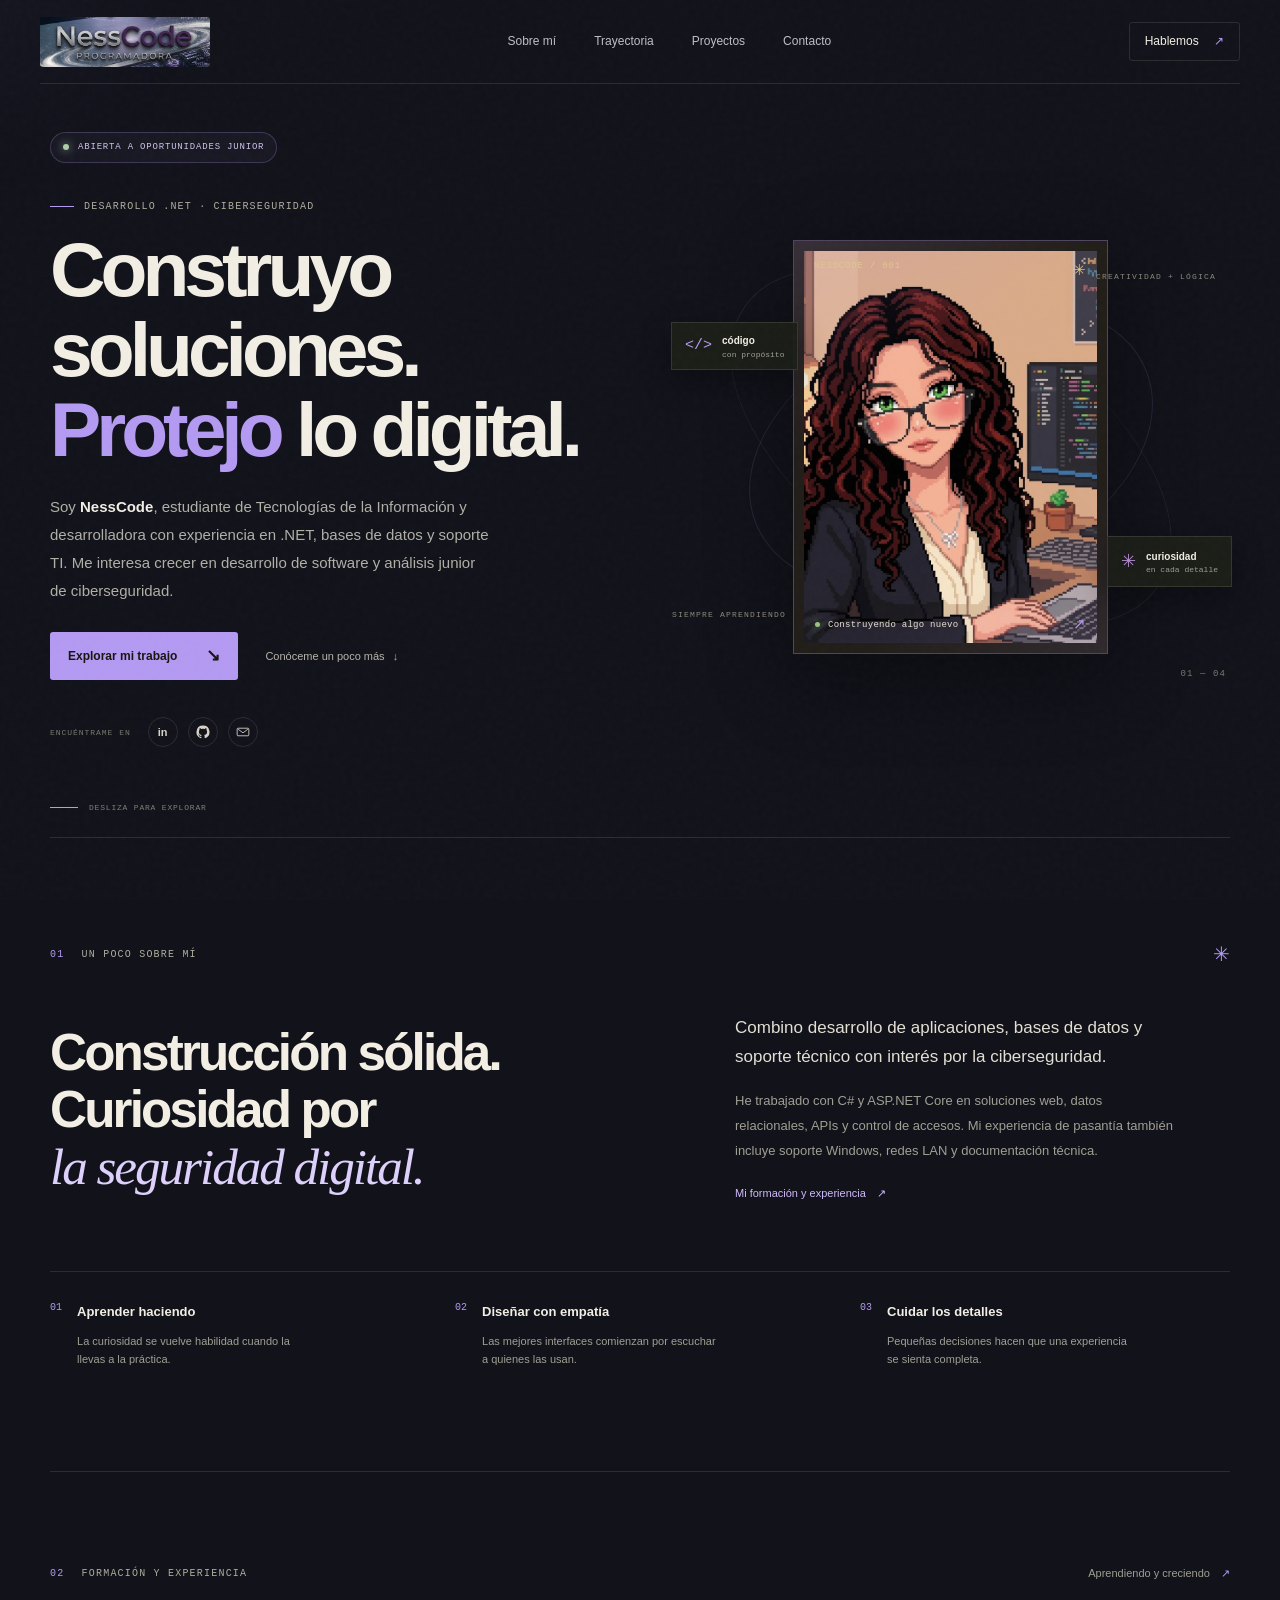
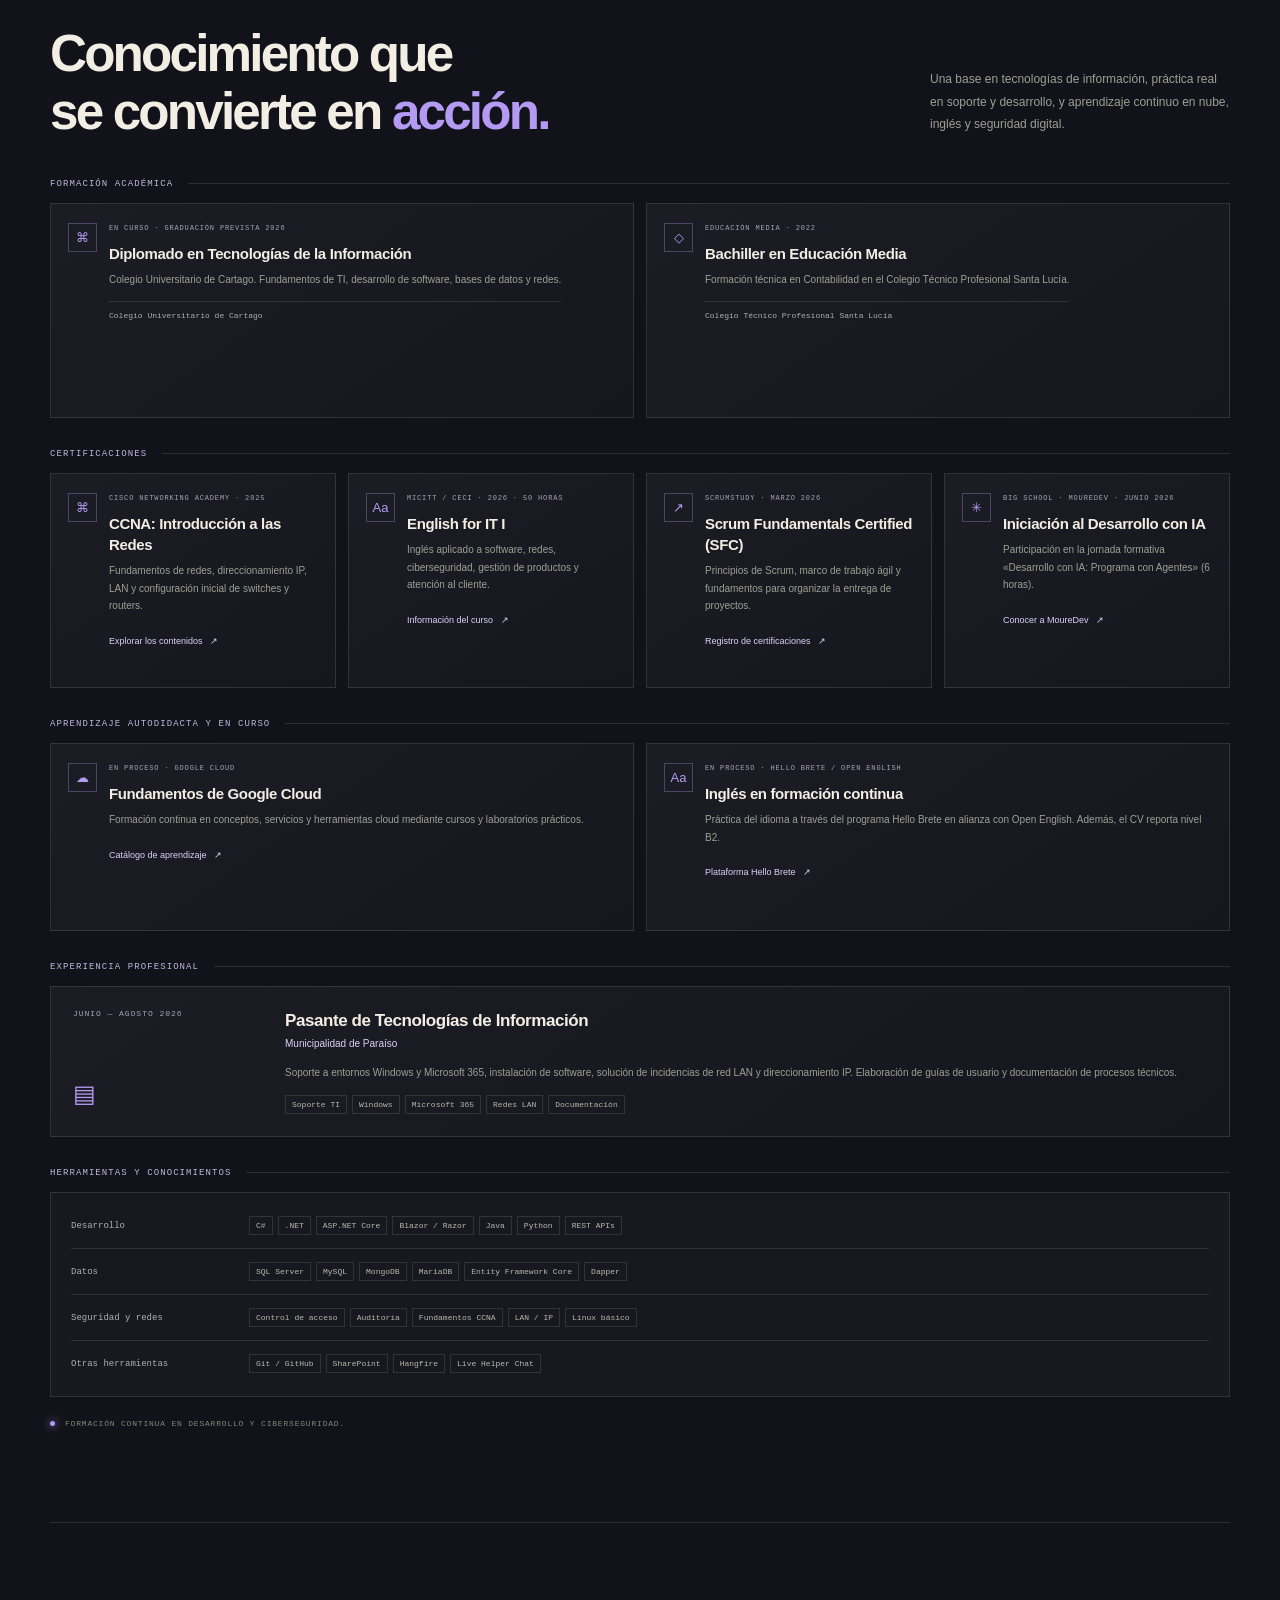
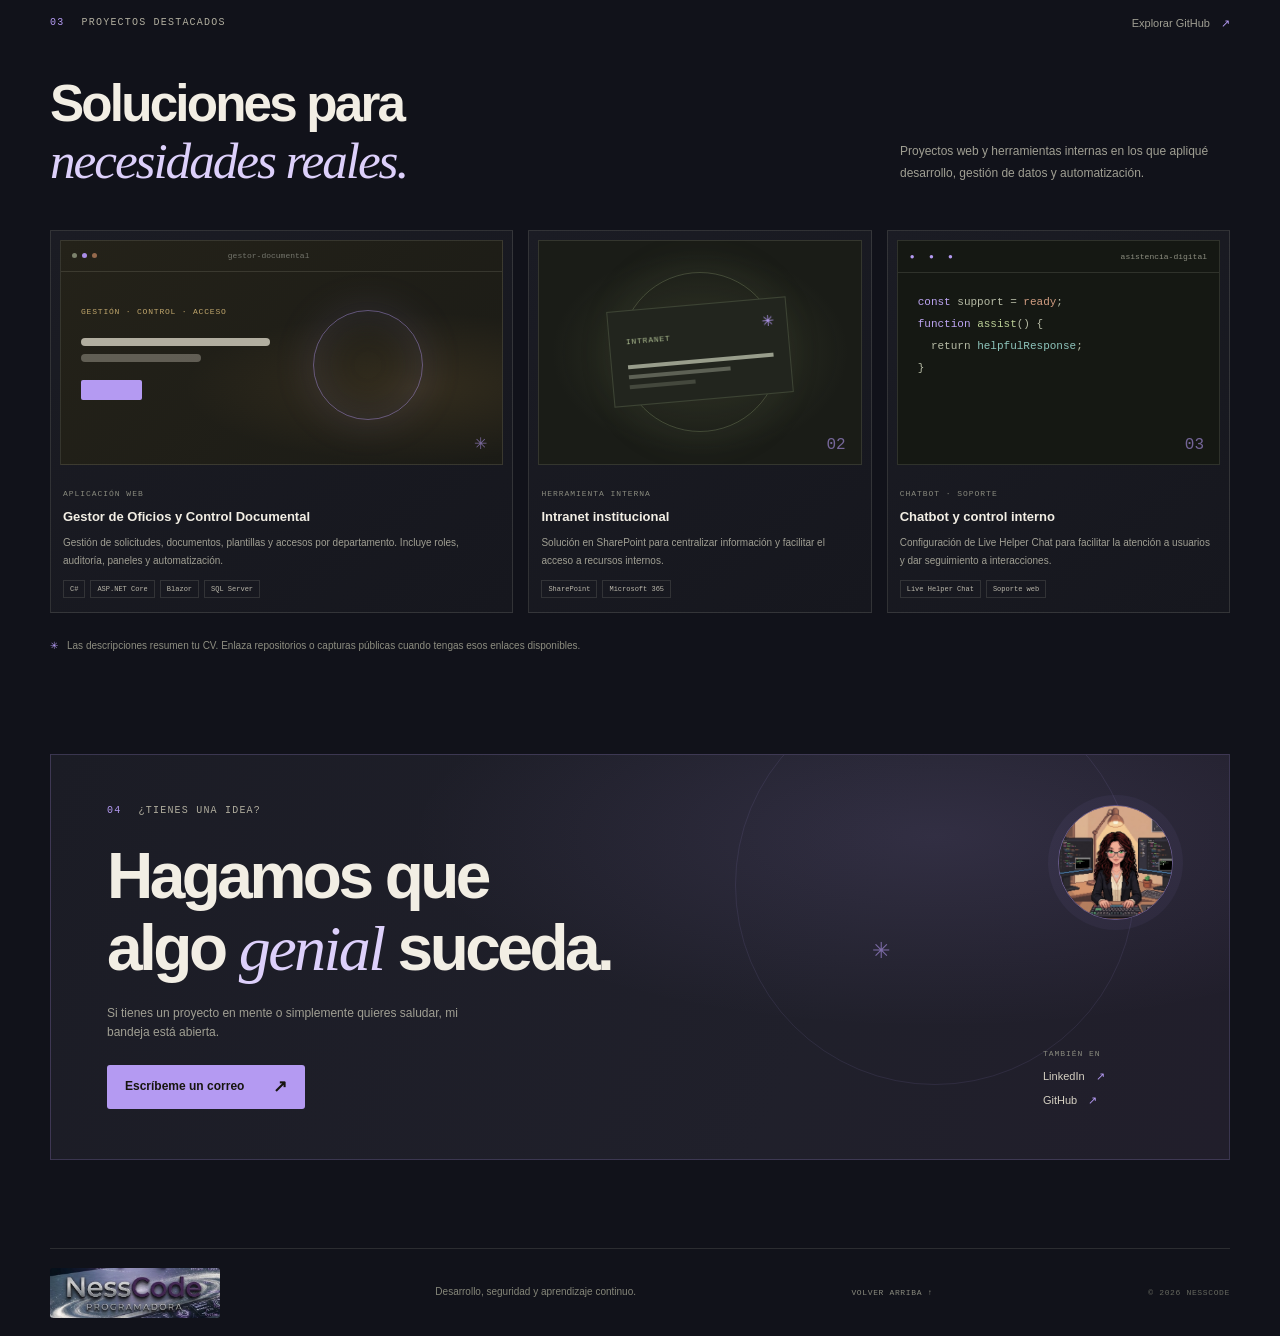
==== index.html @ 90be9154 "Create NessCode portfolio site" ====
<!doctype html>
<html lang="es">
  <head>
    <meta charset="UTF-8" />
    <meta name="viewport" content="width=device-width, initial-scale=1.0" />
    <meta name="theme-color" content="#11121a" />
    <meta name="description" content="Portafolio de NessCode, programadora enfocada en crear experiencias digitales claras y cuidadas." />
    <meta http-equiv="Content-Security-Policy" content="default-src 'self'; script-src 'self'; style-src 'self' 'unsafe-inline' https://fonts.googleapis.com; font-src https://fonts.gstatic.com; img-src 'self' data:; connect-src 'self'; object-src 'none'; base-uri 'self'; form-action 'self' mailto:; upgrade-insecure-requests" />
    <meta name="referrer" content="strict-origin-when-cross-origin" />
    <title>NessCode — Programadora & creadora digital</title>
    <link rel="preconnect" href="https://fonts.googleapis.com" />
    <link rel="preconnect" href="https://fonts.gstatic.com" crossorigin />
    <link href="https://fonts.googleapis.com/css2?family=DM+Mono:wght@400;500&family=DM+Sans:wght@400;500;600;700&family=Manrope:wght@400;500;600;700;800&display=swap" rel="stylesheet" />
    <link rel="icon" type="image/svg+xml" href="assets/favicon.svg" />
    <link rel="stylesheet" href="styles.css" />
    <script src="script.js" defer></script>
  </head>
  <body>
    <div class="cursor-glow" aria-hidden="true"></div>
    <header class="topbar">
      <a class="brand" href="#inicio" aria-label="NessCode, ir al inicio"><img class="brand-logo" src="assets/nesscode-logo.jpg" alt="NessCode, programadora" /></a>
      <button class="menu-toggle" type="button" aria-label="Abrir menú" aria-expanded="false" aria-controls="main-nav"><span></span><span></span></button>
      <nav id="main-nav" class="nav-links" aria-label="Navegación principal">
        <a href="#sobre-mi">Sobre mí</a><a href="#trayectoria">Trayectoria</a><a href="#proyectos">Proyectos</a><a href="#contacto">Contacto</a>
      </nav>
      <a class="nav-cta" href="#contacto">Hablemos <span aria-hidden="true">↗</span></a>
    </header>

    <main>
      <section class="hero section-shell" id="inicio">
        <div class="hero-copy">
          <div class="availability"><span class="status-dot"></span> ABIERTA A OPORTUNIDADES JUNIOR</div>
          <p class="eyebrow hero-kicker"><span class="eyebrow-line"></span> DESARROLLO .NET · CIBERSEGURIDAD</p>
          <h1>Construyo soluciones.<br /><span class="accent-word">Protejo</span> lo digital.</h1>
          <p class="hero-intro">Soy <strong>NessCode</strong>, estudiante de Tecnologías de la Información y desarrolladora con experiencia en .NET, bases de datos y soporte TI. Me interesa crecer en desarrollo de software y análisis junior de ciberseguridad.</p>
          <div class="hero-actions"><a class="button button-primary" href="#proyectos">Explorar mi trabajo <span aria-hidden="true">↘</span></a><a class="text-link" href="#sobre-mi">Conóceme un poco más <span aria-hidden="true">↓</span></a></div>
          <div class="hero-socials" aria-label="Redes profesionales"><span class="mono-label">ENCUÉNTRAME EN</span>
            <a href="https://www.linkedin.com/in/karol-nu%C3%B1ez-gonzalez-75910b3b0/" target="_blank" rel="noopener noreferrer" aria-label="LinkedIn de NessCode">in</a>
            <a href="https://github.com/karol19-ng" target="_blank" rel="noopener noreferrer" aria-label="GitHub"><svg viewBox="0 0 24 24" aria-hidden="true"><path d="M12 .9a11.1 11.1 0 0 0-3.5 21.63c.55.1.75-.24.75-.53v-2.04c-3.07.67-3.72-1.3-3.72-1.3-.5-1.28-1.23-1.62-1.23-1.62-1-.68.08-.67.08-.67 1.1.08 1.68 1.14 1.68 1.14.98 1.68 2.57 1.2 3.2.91.1-.7.38-1.2.7-1.48-2.45-.28-5.03-1.22-5.03-5.45 0-1.2.43-2.18 1.14-2.94-.12-.28-.5-1.4.11-2.9 0 0 .93-.3 3.05 1.12a10.6 10.6 0 0 1 5.55 0c2.12-1.43 3.04-1.12 3.04-1.12.61 1.5.23 2.62.11 2.9.72.76 1.14 1.74 1.14 2.94 0 4.25-2.58 5.17-5.04 5.45.4.35.75 1.01.75 2.04V22c0 .29.2.63.76.52A11.1 11.1 0 0 0 12 .9Z"/></svg></a>
            <a href="mailto:karolgonzalez902@gmail.com?subject=Hola%20NessCode" aria-label="Escribir correo a NessCode"><svg viewBox="0 0 24 24" aria-hidden="true"><path d="M3.5 5.5h17A1.5 1.5 0 0 1 22 7v10a1.5 1.5 0 0 1-1.5 1.5h-17A1.5 1.5 0 0 1 2 17V7a1.5 1.5 0 0 1 1.5-1.5Zm.2 1.8 8.3 6.1 8.3-6.1"/></svg></a>
          </div>
        </div>
        <div class="hero-visual" aria-label="Avatar ilustrado de NessCode">
          <div class="orbit orbit-one"></div><div class="orbit orbit-two"></div><span class="orbit-label orbit-label-top">CREATIVIDAD + LÓGICA</span><span class="orbit-label orbit-label-bottom">SIEMPRE APRENDIENDO</span>
          <div class="avatar-card" data-tilt><div class="avatar-topline"><span>NESSCODE / 001</span><span class="live-icon">✳</span></div><img src="assets/nesscode-avatar.jpg" alt="Avatar pixel art de una programadora con cabello oscuro y gafas" /><div class="avatar-caption"><span class="caption-dot"></span><span>Construyendo algo nuevo</span><span class="caption-arrow">↗</span></div></div>
          <div class="float-chip chip-code"><span class="chip-icon">&lt;/&gt;</span><span><strong>código</strong><small>con propósito</small></span></div>
          <div class="float-chip chip-heart"><span class="heart-icon">✳</span><span><strong>curiosidad</strong><small>en cada detalle</small></span></div>
          <span class="hero-index mono-label">01 — 04</span>
        </div>
        <a class="scroll-cue" href="#sobre-mi"><span class="scroll-line"></span> DESLIZA PARA EXPLORAR</a>
      </section>

      <section class="about section-shell" id="sobre-mi">
        <div class="section-heading"><p class="eyebrow"><span class="section-number">01</span> UN POCO SOBRE MÍ</p><span class="heading-mark">✳</span></div>
        <div class="about-grid">
          <h2>Construcción sólida.<br />Curiosidad por<br /><span class="serif-accent">la seguridad digital.</span></h2>
          <div class="about-body"><p class="lead">Combino desarrollo de aplicaciones, bases de datos y soporte técnico con interés por la ciberseguridad.</p><p>He trabajado con C# y ASP.NET Core en soluciones web, datos relacionales, APIs y control de accesos. Mi experiencia de pasantía también incluye soporte Windows, redes LAN y documentación técnica.</p><a class="inline-link" href="#trayectoria">Mi formación y experiencia <span>↗</span></a></div>
        </div>
        <div class="principles"><div class="principle"><span class="principle-icon">01</span><div><strong>Aprender haciendo</strong><p>La curiosidad se vuelve habilidad cuando la llevas a la práctica.</p></div></div><div class="principle"><span class="principle-icon">02</span><div><strong>Diseñar con empatía</strong><p>Las mejores interfaces comienzan por escuchar a quienes las usan.</p></div></div><div class="principle"><span class="principle-icon">03</span><div><strong>Cuidar los detalles</strong><p>Pequeñas decisiones hacen que una experiencia se sienta completa.</p></div></div></div>
      </section>

      <section class="journey section-shell" id="trayectoria">
        <div class="section-heading"><p class="eyebrow"><span class="section-number">02</span> FORMACIÓN Y EXPERIENCIA</p><span class="heading-note">Aprendiendo y creciendo <span>↗</span></span></div>
        <div class="journey-intro"><h2>Conocimiento que<br />se convierte en <span class="accent-word">acción.</span></h2><p>Una base en tecnologías de información, práctica real en soporte y desarrollo, y aprendizaje continuo en nube, inglés y seguridad digital.</p></div>
        <div class="subsection-heading"><span class="mono-label">FORMACIÓN ACADÉMICA</span><span class="subsection-rule"></span></div>
        <div class="credential-grid education-grid">
          <article class="credential-card"><span class="credential-icon">⌘</span><div class="credential-copy"><span class="mono-label">EN CURSO · GRADUACIÓN PREVISTA 2026</span><h3>Diplomado en Tecnologías de la Información</h3><p>Colegio Universitario de Cartago. Fundamentos de TI, desarrollo de software, bases de datos y redes.</p><span class="credential-foot">Colegio Universitario de Cartago</span></div></article>
          <article class="credential-card"><span class="credential-icon">◇</span><div class="credential-copy"><span class="mono-label">EDUCACIÓN MEDIA · 2022</span><h3>Bachiller en Educación Media</h3><p>Formación técnica en Contabilidad en el Colegio Técnico Profesional Santa Lucía.</p><span class="credential-foot">Colegio Técnico Profesional Santa Lucía</span></div></article>
        </div>
        <div class="subsection-heading"><span class="mono-label">CERTIFICACIONES</span><span class="subsection-rule"></span></div>
        <div class="credential-grid certificate-grid">
          <article class="credential-card"><span class="credential-icon">⌘</span><div class="credential-copy"><span class="mono-label">CISCO NETWORKING ACADEMY · 2025</span><h3>CCNA: Introducción a las Redes</h3><p>Fundamentos de redes, direccionamiento IP, LAN y configuración inicial de switches y routers.</p><a class="credential-link" href="https://contenthub.netacad.com/legacy/CCNA/ITN/6.0/en/index.html" target="_blank" rel="noopener noreferrer">Explorar los contenidos <span>↗</span></a></div></article>
          <article class="credential-card"><span class="credential-icon">Aa</span><div class="credential-copy"><span class="mono-label">MICITT / CECI · 2026 · 50 HORAS</span><h3>English for IT I</h3><p>Inglés aplicado a software, redes, ciberseguridad, gestión de productos y atención al cliente.</p><a class="credential-link" href="https://www.micitt.go.cr/eventos/english-it-1-nivel-intermedio-autoaprendizaje" target="_blank" rel="noopener noreferrer">Información del curso <span>↗</span></a></div></article>
          <article class="credential-card"><span class="credential-icon">↗</span><div class="credential-copy"><span class="mono-label">SCRUMSTUDY · MARZO 2026</span><h3>Scrum Fundamentals Certified (SFC)</h3><p>Principios de Scrum, marco de trabajo ágil y fundamentos para organizar la entrega de proyectos.</p><a class="credential-link" href="https://www.scrumstudy.com/certification/certification-registry" target="_blank" rel="noopener noreferrer">Registro de certificaciones <span>↗</span></a></div></article>
          <article class="credential-card"><span class="credential-icon">✳</span><div class="credential-copy"><span class="mono-label">BIG SCHOOL · MOUREDEV · JUNIO 2026</span><h3>Iniciación al Desarrollo con IA</h3><p>Participación en la jornada formativa «Desarrollo con IA: Programa con Agentes» (6 horas).</p><a class="credential-link" href="https://mouredev.com/" target="_blank" rel="noopener noreferrer">Conocer a MoureDev <span>↗</span></a></div></article>
        </div>
        <div class="subsection-heading"><span class="mono-label">APRENDIZAJE AUTODIDACTA Y EN CURSO</span><span class="subsection-rule"></span></div>
        <div class="credential-grid learning-grid">
          <article class="credential-card learning-card"><span class="credential-icon">☁</span><div class="credential-copy"><span class="mono-label">EN PROCESO · GOOGLE CLOUD</span><h3>Fundamentos de Google Cloud</h3><p>Formación continua en conceptos, servicios y herramientas cloud mediante cursos y laboratorios prácticos.</p><a class="credential-link" href="https://www.cloudskillsboost.google/catalog?locale=es" target="_blank" rel="noopener noreferrer">Catálogo de aprendizaje <span>↗</span></a></div></article>
          <article class="credential-card learning-card"><span class="credential-icon">Aa</span><div class="credential-copy"><span class="mono-label">EN PROCESO · HELLO BRETE / OPEN ENGLISH</span><h3>Inglés en formación continua</h3><p>Práctica del idioma a través del programa Hello Brete en alianza con Open English. Además, el CV reporta nivel B2.</p><a class="credential-link" href="https://hellobrete.com/" target="_blank" rel="noopener noreferrer">Plataforma Hello Brete <span>↗</span></a></div></article>
        </div>
        <div class="subsection-heading"><span class="mono-label">EXPERIENCIA PROFESIONAL</span><span class="subsection-rule"></span></div>
        <article class="experience-card"><div class="experience-date"><span class="mono-label">JUNIO — AGOSTO 2026</span><span class="experience-mark">▤</span></div><div class="experience-copy"><h3>Pasante de Tecnologías de Información</h3><p class="experience-place">Municipalidad de Paraíso</p><p>Soporte a entornos Windows y Microsoft 365, instalación de software, solución de incidencias de red LAN y direccionamiento IP. Elaboración de guías de usuario y documentación de procesos técnicos.</p><div class="topic-tags"><span>Soporte TI</span><span>Windows</span><span>Microsoft 365</span><span>Redes LAN</span><span>Documentación</span></div></div></article>
        <div class="subsection-heading"><span class="mono-label">HERRAMIENTAS Y CONOCIMIENTOS</span><span class="subsection-rule"></span></div>
        <div class="skills-board"><div class="skill-row"><span class="skill-label">Desarrollo</span><div class="topic-tags"><span>C#</span><span>.NET</span><span>ASP.NET Core</span><span>Blazor / Razor</span><span>Java</span><span>Python</span><span>REST APIs</span></div></div><div class="skill-row"><span class="skill-label">Datos</span><div class="topic-tags"><span>SQL Server</span><span>MySQL</span><span>MongoDB</span><span>MariaDB</span><span>Entity Framework Core</span><span>Dapper</span></div></div><div class="skill-row"><span class="skill-label">Seguridad y redes</span><div class="topic-tags"><span>Control de acceso</span><span>Auditoría</span><span>Fundamentos CCNA</span><span>LAN / IP</span><span>Linux básico</span></div></div><div class="skill-row"><span class="skill-label">Otras herramientas</span><div class="topic-tags"><span>Git / GitHub</span><span>SharePoint</span><span>Hangfire</span><span>Live Helper Chat</span></div></div></div>
        <div class="journey-footer"><span class="status-dot"></span> FORMACIÓN CONTINUA EN DESARROLLO Y CIBERSEGURIDAD.</div>
      </section>

      <section class="projects section-shell" id="proyectos">
        <div class="section-heading"><p class="eyebrow"><span class="section-number">03</span> PROYECTOS DESTACADOS</p><a class="heading-note" href="https://github.com/karol19-ng" target="_blank" rel="noopener noreferrer">Explorar GitHub <span>↗</span></a></div>
        <div class="projects-intro"><h2>Soluciones para<br /><span class="serif-accent">necesidades reales.</span></h2><p>Proyectos web y herramientas internas en los que apliqué desarrollo, gestión de datos y automatización.</p></div>
        <div class="project-placeholders"><article class="project-tile project-feature"><div class="project-art art-window" aria-hidden="true"><div class="window-bar"><i></i><i></i><i></i><span>gestor-documental</span></div><div class="window-content"><span class="art-small">GESTIÓN · CONTROL · ACCESO</span><div class="art-line art-line-long"></div><div class="art-line art-line-short"></div><div class="art-button"></div><div class="art-orb"></div></div><span class="art-corner">✳</span></div><div class="project-meta"><div><span class="mono-label">APLICACIÓN WEB</span><h3>Gestor de Oficios y Control Documental</h3><p>Gestión de solicitudes, documentos, plantillas y accesos por departamento. Incluye roles, auditoría, paneles y automatización.</p><div class="topic-tags"><span>C#</span><span>ASP.NET Core</span><span>Blazor</span><span>SQL Server</span></div></div></div></article>
          <article class="project-tile"><div class="project-art art-grid" aria-hidden="true"><span class="grid-orb"></span><div class="grid-card"><span class="art-small">INTRANET</span><div class="grid-bars"><i></i><i></i><i></i></div><span class="grid-star">✳</span></div><span class="art-corner">02</span></div><div class="project-meta"><div><span class="mono-label">HERRAMIENTA INTERNA</span><h3>Intranet institucional</h3><p>Solución en SharePoint para centralizar información y facilitar el acceso a recursos internos.</p><div class="topic-tags"><span>SharePoint</span><span>Microsoft 365</span></div></div></div></article>
          <article class="project-tile"><div class="project-art art-terminal" aria-hidden="true"><div class="terminal-head"><span>● &nbsp; ● &nbsp; ●</span><span>asistencia-digital</span></div><div class="terminal-code"><span>const</span> support = <em>ready</em>;<br /><span>function</span> <b>assist</b>() {<br />&nbsp; return <i>helpfulResponse</i>;<br />}</div><span class="art-corner">03</span></div><div class="project-meta"><div><span class="mono-label">CHATBOT · SOPORTE</span><h3>Chatbot y control interno</h3><p>Configuración de Live Helper Chat para facilitar la atención a usuarios y dar seguimiento a interacciones.</p><div class="topic-tags"><span>Live Helper Chat</span><span>Soporte web</span></div></div></div></article></div>
        <p class="project-footnote"><span>✳</span> Las descripciones resumen tu CV. Enlaza repositorios o capturas públicas cuando tengas esos enlaces disponibles.</p>
      </section>

      <section class="contact section-shell" id="contacto">
        <div class="contact-panel"><div class="contact-orbit"></div><div class="contact-copy"><p class="eyebrow"><span class="section-number">04</span> ¿TIENES UNA IDEA?</p><h2>Hagamos que<br />algo <span class="serif-accent">genial</span> suceda.</h2><p>Si tienes un proyecto en mente o simplemente quieres saludar, mi bandeja está abierta.</p><a class="button button-primary" href="mailto:karolgonzalez902@gmail.com?subject=Hola%20NessCode">Escríbeme un correo <span>↗</span></a></div><div class="contact-side"><div class="contact-avatar"><img src="assets/nesscode-avatar-full.jpg" alt="Avatar ilustrado de NessCode en su espacio de trabajo" /></div><div class="contact-details"><span class="mono-label">TAMBIÉN EN</span><a href="https://www.linkedin.com/in/karol-nu%C3%B1ez-gonzalez-75910b3b0/" target="_blank" rel="noopener noreferrer">LinkedIn <span>↗</span></a><a href="https://github.com/karol19-ng" target="_blank" rel="noopener noreferrer">GitHub <span>↗</span></a></div><span class="contact-star">✳</span></div></div>
      </section>
    </main>
    <footer class="footer section-shell"><a class="brand footer-brand" href="#inicio" aria-label="NessCode, ir al inicio"><img class="brand-logo" src="assets/nesscode-logo.jpg" alt="NessCode" /></a><p>Desarrollo, seguridad y aprendizaje continuo.</p><a class="back-top" href="#inicio">VOLVER ARRIBA ↑</a><span class="footer-copy">© <span id="year"></span> NESSCODE</span></footer>
  </body>
</html>
---- styles.css ----
:root{color-scheme:dark;--bg:#11121a;--surface:#171820;--surface-2:#1d1e28;--line:rgba(239,232,214,.12);--text:#f2eee4;--muted:#a09f93;--dim:#77796f;--accent:#b49af2;--accent-soft:#ddd0fb;--green:#a8bf8a;--mono:"DM Mono",monospace;--sans:"DM Sans",sans-serif;--display:"Manrope",sans-serif}*{box-sizing:border-box}html{scroll-behavior:smooth;scroll-padding-top:100px}body{margin:0;background:var(--bg);color:var(--text);font-family:var(--sans);font-size:15px;line-height:1.65;overflow-x:hidden}body:before{position:fixed;inset:0;z-index:5;pointer-events:none;content:"";opacity:.13;background-image:url("data:image/svg+xml,%3Csvg viewBox='0 0 180 180' xmlns='http://www.w3.org/2000/svg'%3E%3Cfilter id='n'%3E%3CfeTurbulence type='fractalNoise' baseFrequency='.86' numOctaves='3' stitchTiles='stitch'/%3E%3C/filter%3E%3Crect width='100%25' height='100%25' filter='url(%23n)' opacity='.19'/%3E%3C/svg%3E")}a{color:inherit;text-decoration:none}button{font:inherit}.cursor-glow{position:fixed;left:0;top:0;width:420px;height:420px;z-index:0;border-radius:50%;pointer-events:none;opacity:.13;background:radial-gradient(circle,rgba(180,154,242,.2),transparent 68%);transform:translate(-50%,-50%);transition:opacity .3s}.section-shell{width:min(1180px,calc(100% - 80px));margin-inline:auto}.topbar{height:84px;width:min(1320px,calc(100% - 80px));margin:auto;display:flex;align-items:center;justify-content:space-between;position:relative;z-index:10;border-bottom:1px solid var(--line)}.brand{display:flex;align-items:center;gap:10px}.brand-mark{width:35px;height:35px;border:1px solid rgba(180,154,242,.55);border-radius:50%;display:grid;place-items:center;font-family:var(--display);font-size:16px;font-weight:800;color:var(--text)}.brand-mark span{color:var(--accent)}.brand-name{font-family:var(--mono);font-size:12px;letter-spacing:.12em;font-weight:500}.brand-name span{color:var(--accent)}.nav-links{display:flex;gap:38px;color:#b7b5a9;font-size:12px}.nav-links a,.heading-note,.text-link,.inline-link{transition:color .2s}.nav-links a:hover,.heading-note:hover,.text-link:hover,.inline-link:hover{color:var(--accent)}.nav-cta{border:1px solid var(--line);border-radius:3px;padding:9px 15px;font-size:12px}.nav-cta span{color:var(--accent);margin-left:12px}.menu-toggle{display:none}.hero{min-height:658px;position:relative;display:grid;grid-template-columns:1fr .9fr;align-items:center;padding-top:48px;padding-bottom:75px}.hero-copy{position:relative;z-index:2;padding-bottom:15px}.availability{display:inline-flex;align-items:center;gap:9px;padding:7px 12px;border:1px solid rgba(168,191,138,.24);border-radius:99px;background:rgba(168,191,138,.045);color:#c7d2b5;font-family:var(--mono);font-size:9px;letter-spacing:.09em;margin-bottom:38px}.status-dot,.note-dot,.caption-dot{display:inline-block;width:6px;height:6px;border-radius:50%;background:#9ac482;box-shadow:0 0 10px #8dbd75}.eyebrow,.mono-label{font:10px var(--mono);letter-spacing:.12em;color:#b0ad9e}.hero-kicker{display:flex;align-items:center;gap:10px;margin:0 0 18px}.eyebrow-line{width:24px;height:1px;background:var(--accent)}h1,h2,h3,p{margin-top:0}h1,h2,h3{font-family:var(--display)}h1{font-size:clamp(54px,6vw,82px);line-height:1.04;letter-spacing:-.065em;margin:0 0 24px;font-weight:600}.accent-word{color:var(--accent)}.hero-intro{color:#b1b0a7;font-size:15px;line-height:1.85;max-width:440px;margin-bottom:28px}.hero-intro strong{color:var(--text);font-weight:600}.hero-actions{display:flex;align-items:center;gap:27px}.button{min-height:48px;padding:0 18px;display:inline-flex;align-items:center;justify-content:center;gap:29px;border-radius:3px;font-size:12px;font-weight:600;transition:transform .2s,background .2s}.button:hover{transform:translateY(-2px)}.button-primary{background:var(--accent);color:#17150f}.button-primary:hover{background:#d0bafa}.button span{font-size:17px}.text-link{font-size:11px;color:#b9b6aa}.text-link span{color:var(--accent);margin-left:5px}.hero-socials{display:flex;align-items:center;gap:10px;margin-top:37px}.hero-socials .mono-label{font-size:8px;margin-right:7px;color:#77796f}.hero-socials a{width:30px;height:30px;border:1px solid var(--line);border-radius:50%;display:grid;place-items:center;color:#d7d3c7;font-family:var(--display);font-size:11px;font-weight:700;transition:.2s}.hero-socials a:hover{border-color:var(--accent);color:var(--accent);transform:translateY(-2px)}.hero-socials svg{width:14px;height:14px;fill:currentColor}.hero-socials a:last-child svg{fill:none;stroke:currentColor;stroke-width:1.5}.hero-visual{height:480px;position:relative;display:grid;place-items:center;perspective:1000px}.avatar-card{position:relative;z-index:2;width:min(315px,68%);aspect-ratio:.76;padding:10px;border:1px solid rgba(180,154,242,.32);background:#211d18;box-shadow:0 22px 75px rgba(0,0,0,.38);transform-style:preserve-3d;transition:transform .18s ease-out;overflow:hidden}.avatar-card:before{position:absolute;content:"";inset:0;pointer-events:none;background:linear-gradient(145deg,rgba(180,154,242,.14),transparent 35%,transparent 72%,rgba(180,154,242,.1));z-index:1}.avatar-topline{position:absolute;left:20px;right:20px;top:20px;z-index:2;display:flex;justify-content:space-between;color:#e0c78f;font:9px var(--mono);letter-spacing:.09em}.live-icon{font-size:15px}.avatar-card img{display:block;width:100%;height:100%;object-fit:cover;object-position:center 38%;filter:saturate(.88);image-rendering:auto}.avatar-caption{position:absolute;z-index:2;bottom:19px;left:21px;right:21px;display:flex;align-items:center;gap:8px;color:#e8e2d4;font:9px var(--mono);letter-spacing:.03em}.caption-dot{width:5px;height:5px}.caption-arrow{margin-left:auto;color:var(--accent);font-size:15px}.orbit{position:absolute;border:1px solid rgba(180,154,242,.14);border-radius:50%;pointer-events:none}.orbit-one{width:420px;height:420px;transform:rotate(-21deg) scaleY(.64)}.orbit-two{width:500px;height:500px;transform:rotate(34deg) scaleY(.54);border-color:rgba(239,232,214,.08)}.orbit-label{position:absolute;z-index:3;color:#8a887b;font:8px var(--mono);letter-spacing:.15em}.orbit-label-top{right:14px;top:65px}.orbit-label-bottom{left:1px;bottom:68px}.float-chip{position:absolute;z-index:4;display:flex;align-items:center;gap:10px;padding:10px 13px;background:rgba(28,30,24,.94);border:1px solid var(--line);box-shadow:0 10px 32px #0005}.float-chip strong,.float-chip small{display:block}.float-chip strong{font-size:10px;font-weight:600}.float-chip small{font:8px var(--mono);color:var(--muted)}.chip-code{top:115px;left:0}.chip-icon{color:var(--accent);font:15px var(--mono)}.chip-heart{right:-2px;bottom:100px}.heart-icon{font-size:18px;color:#b58ecf}.hero-index{position:absolute;bottom:8px;right:4px;color:#77796f;font-size:9px}.scroll-cue{position:absolute;bottom:25px;left:0;display:flex;align-items:center;gap:11px;color:#7e8076;font:8px var(--mono);letter-spacing:.1em}.scroll-line{height:1px;width:28px;background:var(--accent)}.about{padding:100px 0 102px;border-top:1px solid var(--line)}.section-heading{display:flex;justify-content:space-between;align-items:center;margin-bottom:43px}.section-heading .eyebrow{margin:0}.section-number{color:var(--accent);margin-right:10px}.heading-mark{color:var(--accent);font-size:20px}.about-grid{display:grid;grid-template-columns:1.1fr .9fr;gap:80px;align-items:center}.about-grid h2,.journey-intro h2,.projects-intro h2,.contact h2{font-size:clamp(37px,4vw,54px);line-height:1.12;letter-spacing:-.055em;font-weight:550;margin-bottom:0}.serif-accent{font-family:Georgia,serif;font-style:italic;font-weight:400;color:var(--accent-soft);letter-spacing:-.04em}.about-body{max-width:440px}.about-body .lead{color:#e3dfd3;font-size:17px;line-height:1.7}.about-body p:not(.lead){color:var(--muted);font-size:13px;line-height:1.9}.inline-link{display:inline-block;margin-top:8px;color:#d0bafa;font-size:11px}.inline-link span{padding-left:8px}.principles{margin-top:66px;padding-top:27px;border-top:1px solid var(--line);display:grid;grid-template-columns:repeat(3,1fr);gap:35px}.principle{display:flex;gap:15px}.principle-icon{color:var(--accent);font:10px var(--mono);padding-top:3px}.principle strong{font-family:var(--display);font-size:13px}.principle p{color:var(--muted);font-size:11px;line-height:1.7;margin:8px 0 0;max-width:240px}.journey{border-top:1px solid var(--line);padding:92px 0 94px}.heading-note{font-size:11px;color:#9f9e92}.heading-note span{color:var(--accent);margin-left:8px}.journey-intro,.projects-intro{display:flex;justify-content:space-between;align-items:end;margin-bottom:39px}.journey-intro p,.projects-intro p{width:300px;color:var(--muted);font-size:12px;line-height:1.85;margin-bottom:5px}.journey-grid{display:grid;grid-template-columns:repeat(4,1fr);gap:13px}.journey-card{min-height:240px;position:relative;padding:22px 19px 18px;background:linear-gradient(145deg,#1a1c16,#151611);border:1px solid var(--line);transition:transform .25s,border-color .25s;overflow:hidden}.journey-card:hover{transform:translateY(-4px);border-color:rgba(180,154,242,.34)}.card-top{display:flex;justify-content:space-between;align-items:center;margin-bottom:28px}.card-icon{width:29px;height:29px;border:1px solid rgba(180,154,242,.26);display:grid;place-items:center;color:var(--accent);font-size:14px}.card-top .mono-label{font-size:8px;color:#858679}.journey-card h3{font-size:17px;font-weight:600;letter-spacing:-.03em;margin-bottom:9px}.journey-card>p{font-size:11px;color:var(--muted);line-height:1.75;min-height:57px;margin-bottom:17px}.editable-note{display:flex;gap:7px;align-items:flex-start;padding-top:10px;border-top:1px solid var(--line);color:#929286;font-size:9px;line-height:1.5}.note-dot{width:5px;height:5px;flex:none;margin-top:4px;background:var(--accent);box-shadow:none}.card-index{position:absolute;right:15px;bottom:8px;color:rgba(180,154,242,.14);font:30px var(--display);font-weight:800}.topic-tags{display:flex;gap:5px;flex-wrap:wrap}.topic-tags span{border:1px solid var(--line);padding:4px 6px;color:#bbb8ab;font:8px var(--mono)}.journey-footer{display:flex;align-items:center;gap:10px;margin-top:22px;color:#858679;font:8px var(--mono);letter-spacing:.1em}.journey-footer .status-dot{width:5px;height:5px;background:var(--accent);box-shadow:0 0 8px #9476d4}.projects{border-top:1px solid var(--line);padding:91px 0 100px}.projects-intro{margin-bottom:40px}.projects-intro p{width:330px}.project-placeholders{display:grid;grid-template-columns:1.35fr 1fr 1fr;gap:15px}.project-tile{min-width:0}.project-art{height:225px;position:relative;overflow:hidden;border:1px solid var(--line);background:#1a1b17}.art-window{background:linear-gradient(135deg,#242219,#1b1b16)}.window-bar{position:absolute;inset:0 0 auto;height:31px;display:flex;align-items:center;gap:5px;padding:0 11px;border-bottom:1px solid var(--line);color:#99988c;font:8px var(--mono)}.window-bar i{width:5px;height:5px;border-radius:50%;background:#7c826c}.window-bar i:nth-child(2){background:#a98ce8}.window-bar i:nth-child(3){background:#95694c}.window-bar span{margin-left:30%;color:#74756c}.window-content{position:absolute;inset:31px 0 0;padding:25px 20px;background:radial-gradient(ellipse at 80% 60%,rgba(190,145,72,.14),transparent 46%)}.art-small{font:8px var(--mono);letter-spacing:.1em;color:#c0a66c}.art-line{height:8px;background:#d6d2c2;border-radius:10px;margin-top:17px;opacity:.8}.art-line-long{width:47%}.art-line-short{width:30%;margin-top:8px;opacity:.35}.art-button{width:61px;height:20px;margin-top:18px;background:var(--accent);border-radius:2px}.art-orb{position:absolute;right:18%;top:20%;width:110px;height:110px;border:1px solid rgba(180,154,242,.45);border-radius:50%;box-shadow:0 0 45px rgba(180,154,242,.12),inset 0 0 40px rgba(180,154,242,.1)}.art-corner{position:absolute;right:15px;bottom:10px;color:rgba(180,154,242,.6);font:16px var(--mono)}.art-grid{display:grid;place-items:center;background:radial-gradient(ellipse at center,rgba(117,127,83,.25),transparent 65%),#1a1c17}.grid-orb{position:absolute;width:160px;height:160px;border:1px solid rgba(174,193,139,.25);border-radius:50%;box-shadow:0 0 50px #8aa26e18}.grid-card{position:relative;width:56%;padding:16px;background:#22251e;border:1px solid rgba(168,191,138,.2);transform:rotate(-5deg)}.grid-card .art-small{color:#adbd91}.grid-bars{margin-top:13px;display:grid;gap:6px}.grid-bars i{height:4px;background:#ccd2bb;opacity:.7}.grid-bars i:nth-child(2){width:70%;opacity:.35}.grid-bars i:nth-child(3){width:45%;opacity:.2}.grid-star{position:absolute;right:12px;top:10px;color:var(--accent)}.art-terminal{background:#151813;padding:50px 20px}.terminal-head{position:absolute;top:0;left:0;right:0;height:32px;display:flex;justify-content:space-between;align-items:center;padding:0 12px;border-bottom:1px solid var(--line);color:#8d8e80;font:8px var(--mono)}.terminal-head span:first-child{color:var(--accent)}.terminal-code{font:11px/2 var(--mono);color:#b7bca6}.terminal-code span{color:#bda5f2}.terminal-code em{color:#d39e82;font-style:normal}.terminal-code b{color:#bdd198;font-weight:400}.terminal-code i{font-style:normal;color:#8fc6bd}.project-meta{display:flex;justify-content:space-between;align-items:center;padding:14px 2px 0}.project-meta .mono-label{font-size:8px;color:#898a7e}.project-meta h3{font-size:13px;margin:5px 0 0;font-weight:600}.project-arrow{font-size:17px;color:var(--accent)}.project-footnote{display:flex;align-items:center;gap:9px;color:#8e8e81;font-size:10px;margin:24px 0 0}.project-footnote span{color:var(--accent)}.contact{padding:0 0 88px}.contact-panel{min-height:355px;position:relative;overflow:hidden;display:grid;grid-template-columns:1.4fr .6fr;background:linear-gradient(115deg,#1b1c17,#202018 65%,#242018);border:1px solid rgba(180,154,242,.2);padding:50px 56px}.contact-panel:before{position:absolute;content:"";inset:0;background:radial-gradient(ellipse at 75% 20%,rgba(180,154,242,.1),transparent 40%);pointer-events:none}.contact-copy{position:relative;z-index:2}.contact-copy .eyebrow{margin:0 0 25px}.contact h2{font-size:clamp(43px,5vw,64px)}.contact-copy>p:not(.eyebrow){max-width:370px;color:var(--muted);font-size:12px;margin:19px 0 22px}.contact .button{min-height:44px}.contact-side{position:relative;z-index:2;display:flex;flex-direction:column;align-items:flex-end;justify-content:space-between}.contact-avatar{position:relative;width:115px;height:115px;border-radius:50%;overflow:hidden;border:1px solid rgba(180,154,242,.45);box-shadow:0 0 0 10px rgba(180,154,242,.05)}.contact-avatar img{width:100%;height:100%;object-fit:cover;object-position:center 33%;filter:saturate(.8)}.contact-details{align-self:flex-end;min-width:130px;display:grid;gap:6px}.contact-details .mono-label{font-size:8px;color:#898a7e;margin-bottom:3px}.contact-details a{font-size:11px;color:#d5d0c2}.contact-details a span{color:var(--accent);margin-left:8px}.contact-star{position:absolute;top:42%;left:6%;color:rgba(180,154,242,.6);font-size:22px}.contact-orbit{position:absolute;right:8%;top:-70px;width:400px;height:400px;border:1px solid rgba(180,154,242,.09);border-radius:50%}.footer{min-height:88px;border-top:1px solid var(--line);display:flex;align-items:center;justify-content:space-between;gap:18px}.footer .brand-mark{width:29px;height:29px;font-size:14px}.footer-brand .brand-name{font-size:10px}.footer p{margin:0;color:#858679;font-size:10px}.back-top,.footer-copy{font:8px var(--mono);letter-spacing:.08em;color:#898a7e}.back-top:hover{color:var(--accent)}.footer-copy{color:#66685f}
.reveal-ready .section-heading,.reveal-ready .about-grid,.reveal-ready .principles,.reveal-ready .journey-intro,.reveal-ready .journey-grid,.reveal-ready .journey-footer,.reveal-ready .projects-intro,.reveal-ready .project-tile,.reveal-ready .project-footnote,.reveal-ready .contact-panel{opacity:0;transform:translateY(16px);transition:opacity .7s ease,transform .7s ease}.reveal-ready .is-visible{opacity:1;transform:translateY(0)}
@media(max-width:900px){.section-shell{width:calc(100% - 52px)}.topbar{width:calc(100% - 52px)}.nav-links{gap:20px}.hero{grid-template-columns:1.05fr .85fr}.hero-visual{height:410px}.avatar-card{width:min(270px,72%)}.orbit-one{width:340px;height:340px}.orbit-two{width:400px;height:400px}.chip-code{left:-10px}.chip-heart{right:-10px}.journey-grid{grid-template-columns:repeat(2,1fr)}.journey-card{min-height:215px}.project-art{height:190px}.contact-panel{padding:42px}.about-grid{gap:45px}}
@media(max-width:650px){html{scroll-padding-top:80px}.section-shell{width:calc(100% - 40px)}.topbar{width:calc(100% - 40px);height:70px}.nav-cta{display:none}.menu-toggle{order:3;display:grid;gap:5px;width:38px;height:38px;align-content:center;justify-content:center;color:var(--text);background:none;border:1px solid var(--line);border-radius:3px}.menu-toggle span{width:15px;height:1px;background:currentColor;transition:transform .2s}.menu-toggle[aria-expanded="true"] span:first-child{transform:translateY(3px) rotate(45deg)}.menu-toggle[aria-expanded="true"] span:last-child{transform:translateY(-3px) rotate(-45deg)}.nav-links{position:absolute;display:none;left:0;right:0;top:69px;flex-direction:column;gap:0;background:#171914;border:1px solid var(--line);padding:8px 18px;box-shadow:0 14px 30px #0005}.nav-links.is-open{display:flex}.nav-links a{padding:12px 0;border-bottom:1px solid var(--line)}.nav-links a:last-child{border:0}.hero{display:flex;flex-direction:column;align-items:stretch;padding-top:42px;padding-bottom:75px;min-height:0}.hero-copy{padding:0}.availability{margin-bottom:25px;font-size:8px}.hero-kicker{font-size:8px}.hero h1{font-size:clamp(50px,13vw,72px)}.hero-intro{font-size:13px;max-width:390px}.hero-actions{gap:17px;flex-wrap:wrap}.button{min-height:45px;padding:0 14px;gap:18px;font-size:11px}.text-link{font-size:10px}.hero-socials{margin-top:25px}.hero-visual{height:380px;margin:10px 0 0}.avatar-card{width:230px;max-width:65%;aspect-ratio:.78}.orbit-one{width:320px;height:320px}.orbit-two{width:370px;height:370px}.chip-code{top:86px;left:0}.chip-heart{right:0;bottom:65px}.orbit-label-top{right:0;top:36px}.orbit-label-bottom{left:0;bottom:40px}.hero-index{bottom:0}.scroll-cue{bottom:14px;font-size:7px}.about,.journey,.projects{padding:70px 0}.section-heading{margin-bottom:30px}.about-grid{grid-template-columns:1fr;gap:24px}.about-grid h2,.journey-intro h2,.projects-intro h2{font-size:clamp(36px,10vw,48px)}.about-body .lead{font-size:15px}.principles{margin-top:36px;padding-top:24px;grid-template-columns:1fr;gap:20px}.principle p{max-width:360px}.journey-intro,.projects-intro{display:block}.journey-intro p,.projects-intro p{width:auto;max-width:370px;margin:20px 0 0}.journey-grid{gap:9px}.journey-card{min-height:225px;padding:17px 14px}.card-top{margin-bottom:21px}.card-top .mono-label{font-size:7px}.journey-card h3{font-size:15px}.journey-card>p{font-size:10px;min-height:65px}.editable-note{font-size:8px}.topic-tags span{font-size:7px}.project-placeholders{grid-template-columns:1fr;gap:22px}.project-art{height:220px}.project-feature .project-art{height:230px}.project-footnote{align-items:flex-start;font-size:9px;line-height:1.7}.contact{padding-bottom:55px}.contact-panel{grid-template-columns:1fr;gap:30px;padding:32px 25px;min-height:0}.contact h2{font-size:clamp(42px,12vw,56px)}.contact-copy>p:not(.eyebrow){font-size:11px}.contact-side{flex-direction:row;align-items:center;justify-content:flex-start;gap:24px}.contact-avatar{width:76px;height:76px;flex:none}.contact-details{align-self:auto;min-width:110px}.contact-star{top:15px;left:auto;right:16px}.contact-orbit{right:-120px;width:320px;height:320px}.footer{min-height:130px;display:grid;grid-template-columns:1fr auto;padding:20px 0;gap:6px}.footer p{grid-column:1/-1;grid-row:2}.back-top{grid-column:2;grid-row:1}.footer-copy{grid-column:2;grid-row:2;align-self:end}.footer p{max-width:210px;line-height:1.5}.cursor-glow{display:none}}
@media(max-width:370px){.section-shell,.topbar{width:calc(100% - 32px)}.journey-grid{grid-template-columns:1fr}.journey-card{min-height:195px}.journey-card>p{min-height:0}.project-art{height:195px}.hero-actions{align-items:flex-start;flex-direction:column}.hero-visual{height:335px}.avatar-card{width:205px}.orbit-one{width:280px;height:280px}.orbit-two{width:325px;height:325px}}
@media(prefers-reduced-motion:reduce){*,*::before,*::after{scroll-behavior:auto!important;animation-duration:.01ms!important;animation-iteration-count:1!important;transition-duration:.01ms!important}.reveal-ready .section-heading,.reveal-ready .about-grid,.reveal-ready .principles,.reveal-ready .journey-intro,.reveal-ready .journey-grid,.reveal-ready .journey-footer,.reveal-ready .projects-intro,.reveal-ready .project-tile,.reveal-ready .project-footnote,.reveal-ready .contact-panel{opacity:1;transform:none}.cursor-glow{display:none}}

.brand-logo{display:block;width:170px;height:50px;object-fit:cover;border-radius:3px}.subsection-heading{display:flex;align-items:center;gap:15px;margin:31px 0 14px}.subsection-heading .mono-label{font-size:9px;color:#c1b7dc}.subsection-rule{height:1px;flex:1;background:var(--line)}.credential-grid{display:grid;gap:12px}.education-grid,.learning-grid{grid-template-columns:repeat(2,minmax(0,1fr))}.certificate-grid{grid-template-columns:repeat(4,minmax(0,1fr))}.credential-card{min-width:0;min-height:215px;padding:19px 17px;display:flex;gap:12px;background:linear-gradient(145deg,#1b1c24,#16171e);border:1px solid var(--line);transition:transform .22s,border-color .22s}.credential-card:hover{transform:translateY(-3px);border-color:rgba(180,154,242,.4)}.credential-icon{width:29px;height:29px;flex:none;display:grid;place-items:center;border:1px solid rgba(180,154,242,.32);color:var(--accent);font-size:13px}.credential-copy{min-width:0}.credential-copy .mono-label{display:block;font-size:7px;line-height:1.6;color:#aaa2bb}.credential-copy h3,.experience-copy h3{font-size:15px;line-height:1.4;letter-spacing:-.025em;margin:9px 0 7px}.credential-copy p,.experience-copy>p:last-of-type{font-size:10px;line-height:1.75;color:var(--muted);margin:0 0 12px}.credential-foot{display:block;margin-top:12px;padding-top:9px;border-top:1px solid var(--line);color:#b1adbc;font:8px var(--mono)}.credential-link{display:inline-block;color:var(--accent-soft);font-size:9px}.credential-link span{padding-left:5px}.learning-card{min-height:188px}.experience-card{display:grid;grid-template-columns:190px 1fr;gap:22px;padding:22px;background:linear-gradient(145deg,#1b1c24,#16171e);border:1px solid var(--line)}.experience-date{display:flex;flex-direction:column;justify-content:space-between;align-items:flex-start}.experience-date .mono-label{font-size:8px;color:#aaa2bb}.experience-mark{font-size:24px;color:var(--accent)}.experience-copy h3{font-size:17px;margin:0 0 3px}.experience-place{font-size:10px;color:var(--accent-soft);margin:0 0 12px!important}.experience-copy .topic-tags{margin-top:13px}.skills-board{padding:10px 20px;background:#181920;border:1px solid var(--line)}.skill-row{display:grid;grid-template-columns:160px 1fr;gap:18px;padding:13px 0;border-bottom:1px solid var(--line)}.skill-row:last-child{border:0}.skill-label{font:9px var(--mono);color:#b1adbc;padding-top:5px}.skill-row .topic-tags span{font-size:8px}.project-tile{padding:9px;border:1px solid var(--line);background:linear-gradient(145deg,#1b1c24,#16171e)}.project-tile:hover{border-color:rgba(180,154,242,.35)}.project-meta{display:block;padding:14px 3px 5px}.project-meta>div{display:block}.project-meta p{color:var(--muted);font-size:10px;line-height:1.75;margin:7px 0 11px}.project-meta h3{line-height:1.45}.project-meta .topic-tags span{font-size:7px}.project-footnote{line-height:1.7}.contact-panel{background:linear-gradient(115deg,#1b1c25,#20202b 65%,#211e2b);border-color:rgba(180,154,242,.2)}.contact-panel:before{background:radial-gradient(ellipse at 75% 20%,rgba(180,154,242,.12),transparent 42%)}.contact-orbit{border-color:rgba(180,154,242,.1)}.contact-avatar{border-color:rgba(180,154,242,.45);box-shadow:0 0 0 10px rgba(180,154,242,.05)}.nav-links{color:#c0bdca}.availability{background:rgba(180,154,242,.045);border-color:rgba(180,154,242,.24);color:#d1c5ec}.status-dot{background:#adceaa;box-shadow:0 0 10px #9ec697}.journey-footer .status-dot{background:var(--accent);box-shadow:0 0 8px #b49af2}
@media(max-width:900px){.certificate-grid{grid-template-columns:repeat(2,minmax(0,1fr))}.credential-card{min-height:190px}.skill-row{grid-template-columns:125px 1fr}}
@media(max-width:650px){.brand-logo{width:145px;height:43px}.education-grid,.learning-grid,.certificate-grid{grid-template-columns:1fr}.credential-card,.learning-card{min-height:0;padding:17px 15px}.experience-card{grid-template-columns:1fr;gap:12px;padding:18px}.experience-date{flex-direction:row;align-items:center}.experience-mark{font-size:18px}.skill-row{grid-template-columns:1fr;gap:8px;padding:11px 0}.skills-board{padding:8px 13px}.subsection-heading{margin-top:26px}.project-tile{padding:7px}.project-meta p{font-size:10px}}
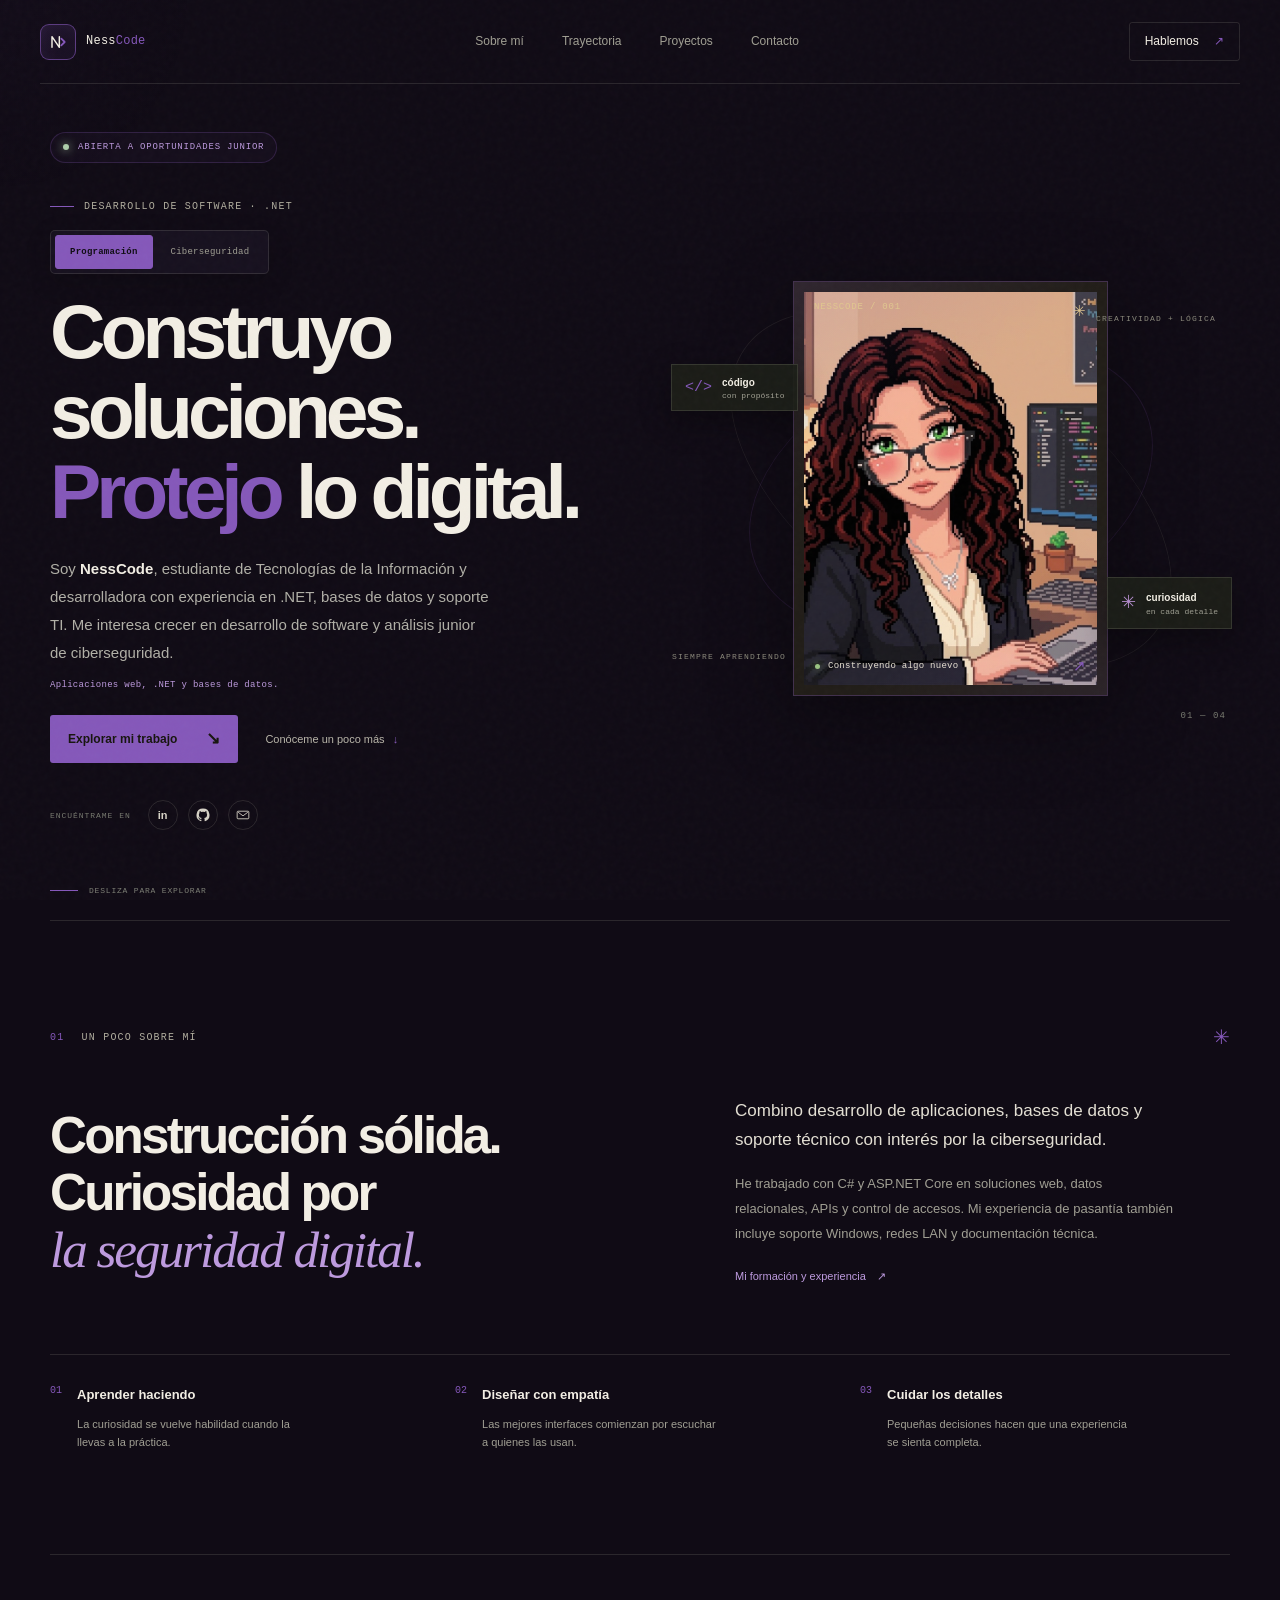
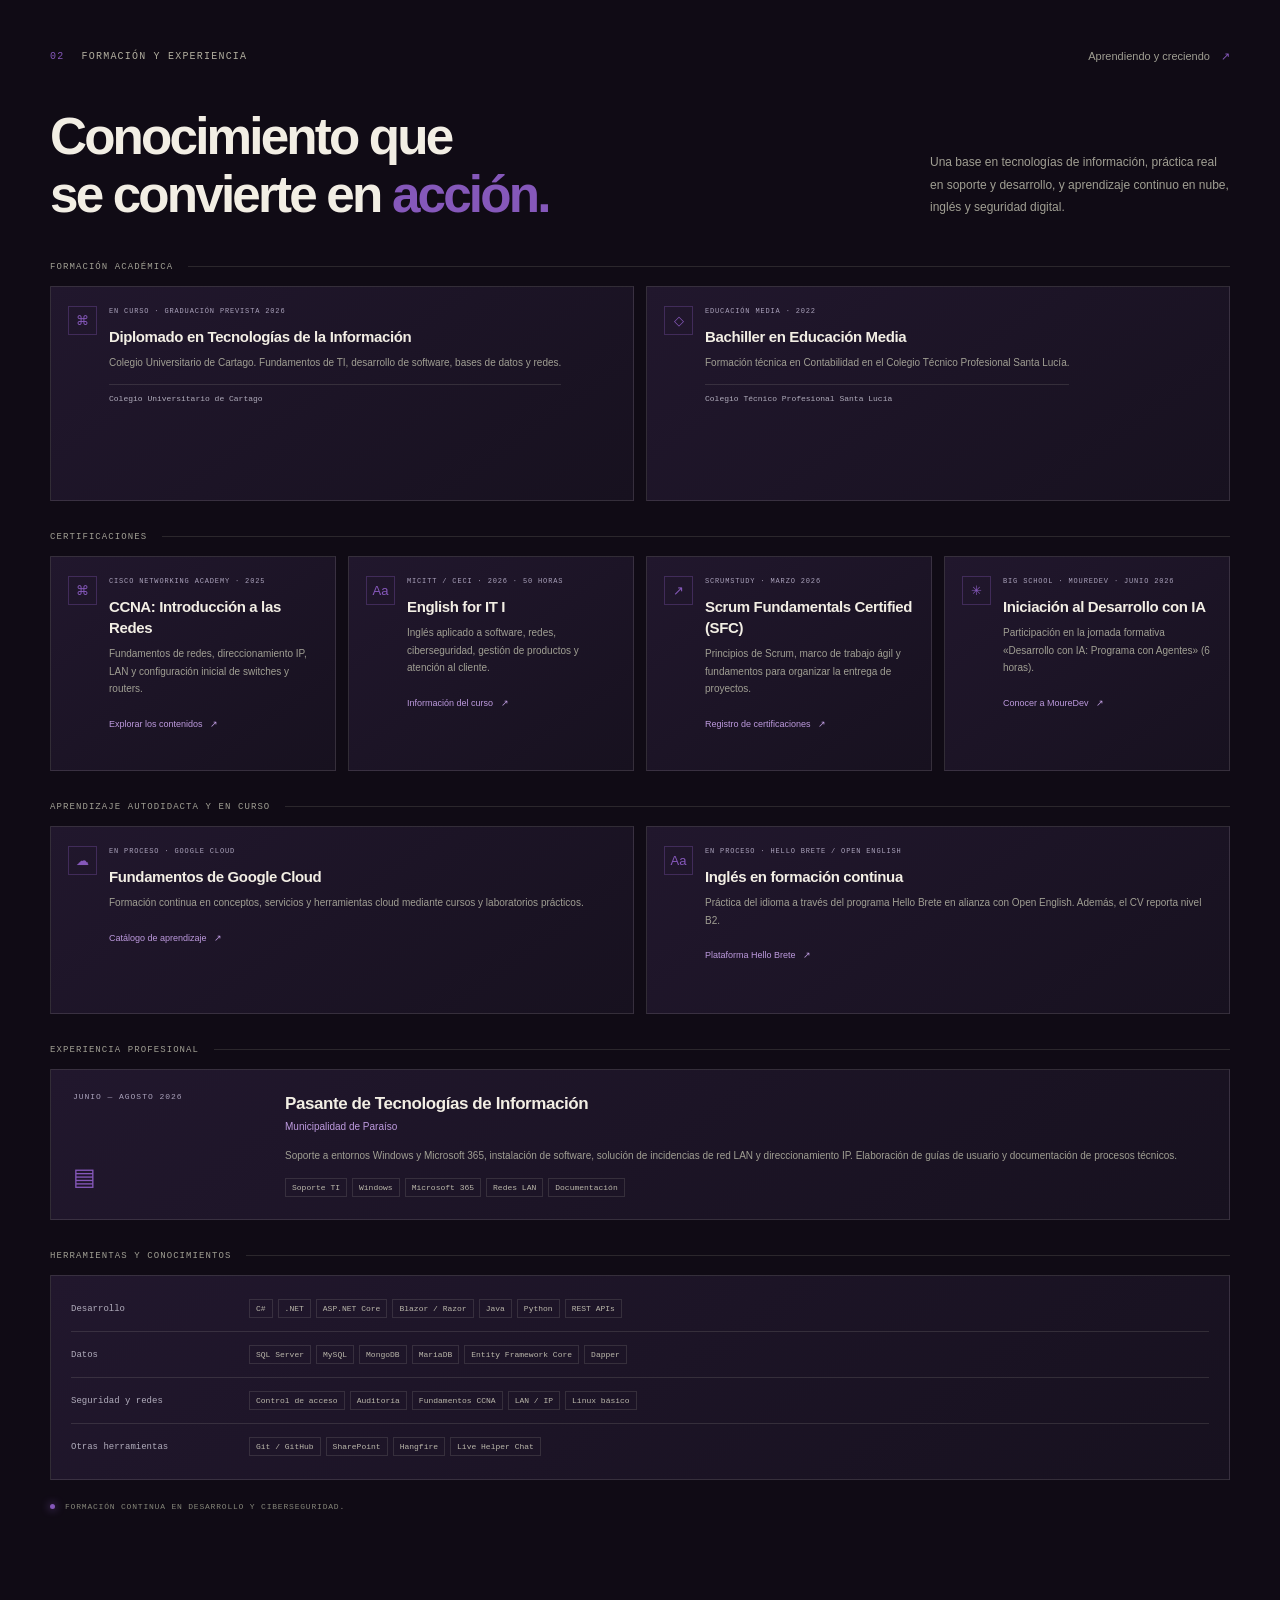
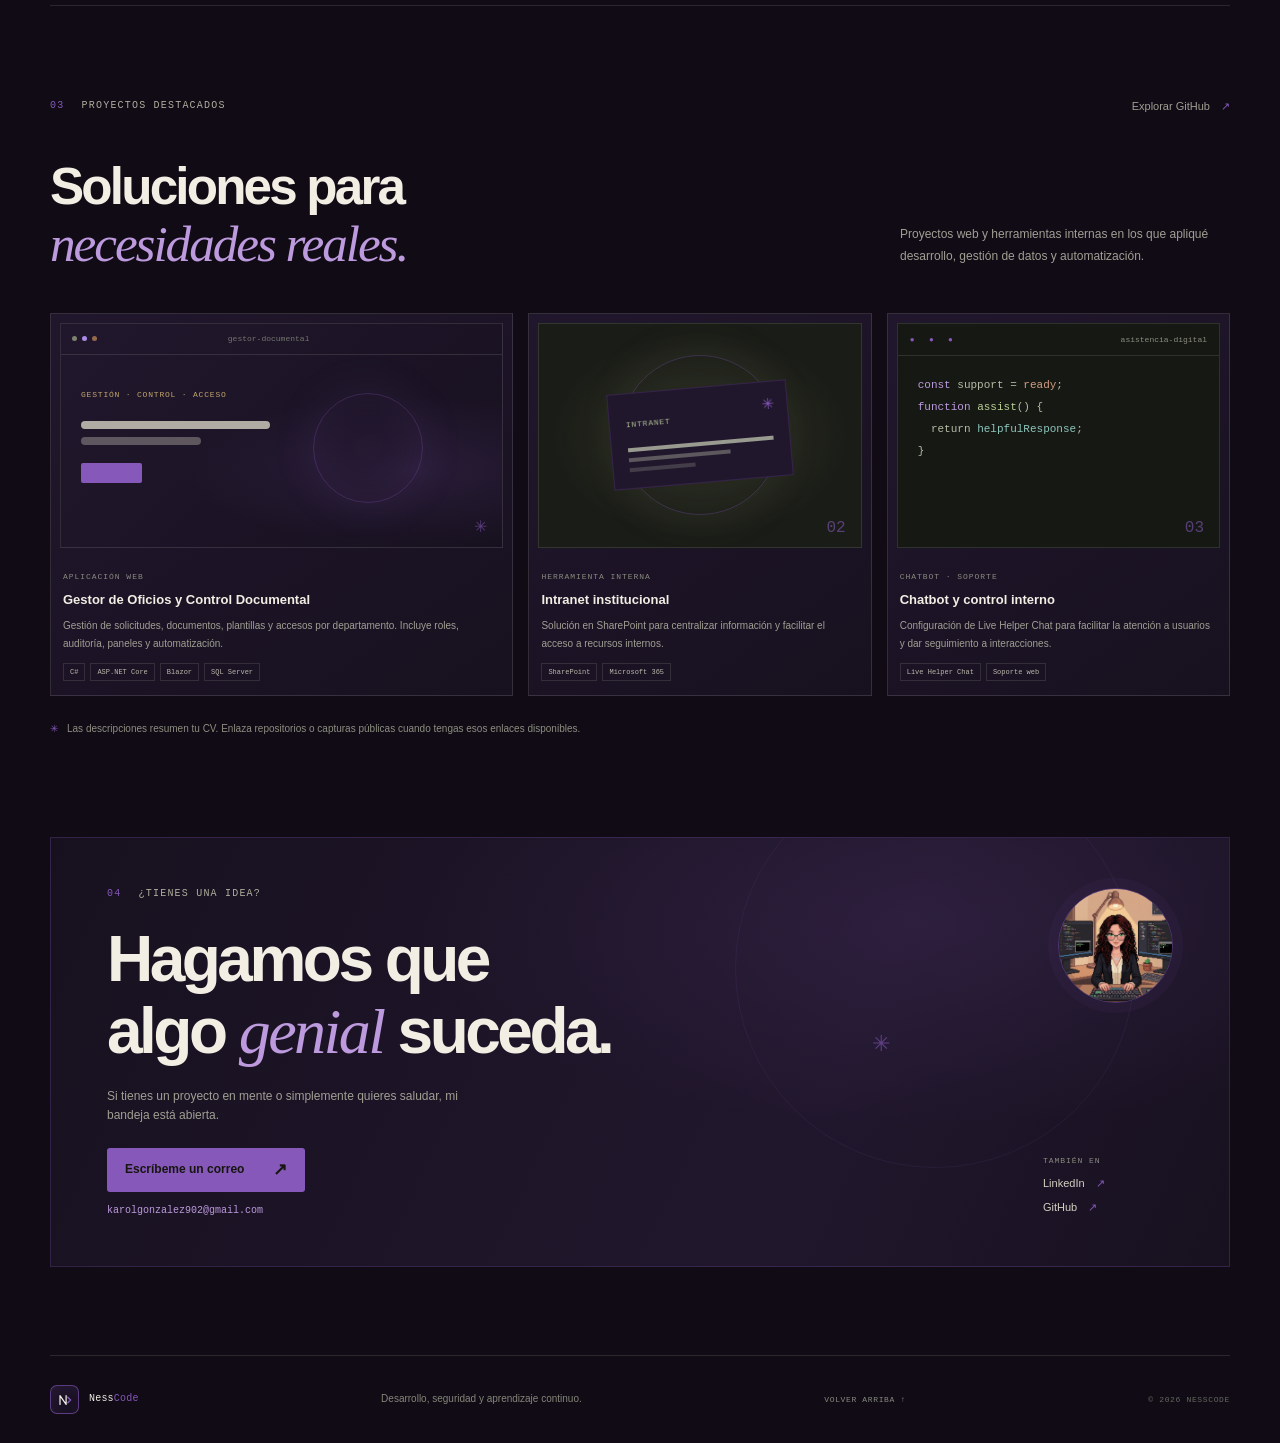
==== commit fcd683e7: "Refine NessCode career themes and contact" ====
--- a/index.html
+++ b/index.html
@@ -3,7 +3,7 @@
   <head>
     <meta charset="UTF-8" />
     <meta name="viewport" content="width=device-width, initial-scale=1.0" />
-    <meta name="theme-color" content="#11121a" />
+    <meta name="theme-color" content="#100b15" />
     <meta name="description" content="Portafolio de NessCode, programadora enfocada en crear experiencias digitales claras y cuidadas." />
     <meta http-equiv="Content-Security-Policy" content="default-src 'self'; script-src 'self'; style-src 'self' 'unsafe-inline' https://fonts.googleapis.com; font-src https://fonts.gstatic.com; img-src 'self' data:; connect-src 'self'; object-src 'none'; base-uri 'self'; form-action 'self' mailto:; upgrade-insecure-requests" />
     <meta name="referrer" content="strict-origin-when-cross-origin" />
@@ -18,7 +18,7 @@
   <body>
     <div class="cursor-glow" aria-hidden="true"></div>
     <header class="topbar">
-      <a class="brand" href="#inicio" aria-label="NessCode, ir al inicio"><img class="brand-logo" src="assets/nesscode-logo.jpg" alt="NessCode, programadora" /></a>
+      <a class="brand" href="#inicio" aria-label="NessCode, ir al inicio"><span class="brand-mark" aria-hidden="true"><svg viewBox="0 0 36 36" focusable="false"><path d="M9 26V10l11 16V10"/><path class="brand-mark-accent" d="m23 13 5 5-5 5"/></svg></span><span class="brand-name">Ness<span>Code</span></span></a>
       <button class="menu-toggle" type="button" aria-label="Abrir menú" aria-expanded="false" aria-controls="main-nav"><span></span><span></span></button>
       <nav id="main-nav" class="nav-links" aria-label="Navegación principal">
         <a href="#sobre-mi">Sobre mí</a><a href="#trayectoria">Trayectoria</a><a href="#proyectos">Proyectos</a><a href="#contacto">Contacto</a>
@@ -30,14 +30,19 @@
       <section class="hero section-shell" id="inicio">
         <div class="hero-copy">
           <div class="availability"><span class="status-dot"></span> ABIERTA A OPORTUNIDADES JUNIOR</div>
-          <p class="eyebrow hero-kicker"><span class="eyebrow-line"></span> DESARROLLO .NET · CIBERSEGURIDAD</p>
+          <p class="eyebrow hero-kicker"><span class="eyebrow-line"></span><span id="career-label">DESARROLLO DE SOFTWARE · .NET</span></p>
+          <div class="career-switch" role="group" aria-label="Selecciona tu enfoque profesional">
+            <button class="career-tab" type="button" data-career-choice="programming" aria-pressed="true">Programación</button>
+            <button class="career-tab" type="button" data-career-choice="security" aria-pressed="false">Ciberseguridad</button>
+          </div>
           <h1>Construyo soluciones.<br /><span class="accent-word">Protejo</span> lo digital.</h1>
           <p class="hero-intro">Soy <strong>NessCode</strong>, estudiante de Tecnologías de la Información y desarrolladora con experiencia en .NET, bases de datos y soporte TI. Me interesa crecer en desarrollo de software y análisis junior de ciberseguridad.</p>
+          <p class="career-summary" id="career-summary" aria-live="polite">Aplicaciones web, .NET y bases de datos.</p>
           <div class="hero-actions"><a class="button button-primary" href="#proyectos">Explorar mi trabajo <span aria-hidden="true">↘</span></a><a class="text-link" href="#sobre-mi">Conóceme un poco más <span aria-hidden="true">↓</span></a></div>
           <div class="hero-socials" aria-label="Redes profesionales"><span class="mono-label">ENCUÉNTRAME EN</span>
             <a href="https://www.linkedin.com/in/karol-nu%C3%B1ez-gonzalez-75910b3b0/" target="_blank" rel="noopener noreferrer" aria-label="LinkedIn de NessCode">in</a>
             <a href="https://github.com/karol19-ng" target="_blank" rel="noopener noreferrer" aria-label="GitHub"><svg viewBox="0 0 24 24" aria-hidden="true"><path d="M12 .9a11.1 11.1 0 0 0-3.5 21.63c.55.1.75-.24.75-.53v-2.04c-3.07.67-3.72-1.3-3.72-1.3-.5-1.28-1.23-1.62-1.23-1.62-1-.68.08-.67.08-.67 1.1.08 1.68 1.14 1.68 1.14.98 1.68 2.57 1.2 3.2.91.1-.7.38-1.2.7-1.48-2.45-.28-5.03-1.22-5.03-5.45 0-1.2.43-2.18 1.14-2.94-.12-.28-.5-1.4.11-2.9 0 0 .93-.3 3.05 1.12a10.6 10.6 0 0 1 5.55 0c2.12-1.43 3.04-1.12 3.04-1.12.61 1.5.23 2.62.11 2.9.72.76 1.14 1.74 1.14 2.94 0 4.25-2.58 5.17-5.04 5.45.4.35.75 1.01.75 2.04V22c0 .29.2.63.76.52A11.1 11.1 0 0 0 12 .9Z"/></svg></a>
-            <a href="mailto:karolgonzalez902@gmail.com?subject=Hola%20NessCode" aria-label="Escribir correo a NessCode"><svg viewBox="0 0 24 24" aria-hidden="true"><path d="M3.5 5.5h17A1.5 1.5 0 0 1 22 7v10a1.5 1.5 0 0 1-1.5 1.5h-17A1.5 1.5 0 0 1 2 17V7a1.5 1.5 0 0 1 1.5-1.5Zm.2 1.8 8.3 6.1 8.3-6.1"/></svg></a>
+            <a href="https://mail.google.com/mail/?view=cm&amp;fs=1&amp;to=karolgonzalez902%40gmail.com" target="_blank" rel="noopener noreferrer" aria-label="Escribir a karolgonzalez902@gmail.com en Gmail"><svg viewBox="0 0 24 24" aria-hidden="true"><path d="M3.5 5.5h17A1.5 1.5 0 0 1 22 7v10a1.5 1.5 0 0 1-1.5 1.5h-17A1.5 1.5 0 0 1 2 17V7a1.5 1.5 0 0 1 1.5-1.5Zm.2 1.8 8.3 6.1 8.3-6.1"/></svg></a>
           </div>
         </div>
         <div class="hero-visual" aria-label="Avatar ilustrado de NessCode">
@@ -96,10 +101,10 @@
       </section>
 
       <section class="contact section-shell" id="contacto">
-        <div class="contact-panel"><div class="contact-orbit"></div><div class="contact-copy"><p class="eyebrow"><span class="section-number">04</span> ¿TIENES UNA IDEA?</p><h2>Hagamos que<br />algo <span class="serif-accent">genial</span> suceda.</h2><p>Si tienes un proyecto en mente o simplemente quieres saludar, mi bandeja está abierta.</p><a class="button button-primary" href="mailto:karolgonzalez902@gmail.com?subject=Hola%20NessCode">Escríbeme un correo <span>↗</span></a></div><div class="contact-side"><div class="contact-avatar"><img src="assets/nesscode-avatar-full.jpg" alt="Avatar ilustrado de NessCode en su espacio de trabajo" /></div><div class="contact-details"><span class="mono-label">TAMBIÉN EN</span><a href="https://www.linkedin.com/in/karol-nu%C3%B1ez-gonzalez-75910b3b0/" target="_blank" rel="noopener noreferrer">LinkedIn <span>↗</span></a><a href="https://github.com/karol19-ng" target="_blank" rel="noopener noreferrer">GitHub <span>↗</span></a></div><span class="contact-star">✳</span></div></div>
+        <div class="contact-panel"><div class="contact-orbit"></div><div class="contact-copy"><p class="eyebrow"><span class="section-number">04</span> ¿TIENES UNA IDEA?</p><h2>Hagamos que<br />algo <span class="serif-accent">genial</span> suceda.</h2><p>Si tienes un proyecto en mente o simplemente quieres saludar, mi bandeja está abierta.</p><a class="button button-primary" href="https://mail.google.com/mail/?view=cm&amp;fs=1&amp;to=karolgonzalez902%40gmail.com" target="_blank" rel="noopener noreferrer">Escríbeme un correo <span>↗</span></a><a class="contact-email" href="mailto:karolgonzalez902@gmail.com">karolgonzalez902@gmail.com</a></div><div class="contact-side"><div class="contact-avatar"><img src="assets/nesscode-avatar-full.jpg" alt="Avatar ilustrado de NessCode en su espacio de trabajo" /></div><div class="contact-details"><span class="mono-label">TAMBIÉN EN</span><a href="https://www.linkedin.com/in/karol-nu%C3%B1ez-gonzalez-75910b3b0/" target="_blank" rel="noopener noreferrer">LinkedIn <span>↗</span></a><a href="https://github.com/karol19-ng" target="_blank" rel="noopener noreferrer">GitHub <span>↗</span></a></div><span class="contact-star">✳</span></div></div>
       </section>
     </main>
-    <footer class="footer section-shell"><a class="brand footer-brand" href="#inicio" aria-label="NessCode, ir al inicio"><img class="brand-logo" src="assets/nesscode-logo.jpg" alt="NessCode" /></a><p>Desarrollo, seguridad y aprendizaje continuo.</p><a class="back-top" href="#inicio">VOLVER ARRIBA ↑</a><span class="footer-copy">© <span id="year"></span> NESSCODE</span></footer>
+    <footer class="footer section-shell"><a class="brand footer-brand" href="#inicio" aria-label="NessCode, ir al inicio"><span class="brand-mark" aria-hidden="true"><svg viewBox="0 0 36 36" focusable="false"><path d="M9 26V10l11 16V10"/><path class="brand-mark-accent" d="m23 13 5 5-5 5"/></svg></span><span class="brand-name">Ness<span>Code</span></span></a><p>Desarrollo, seguridad y aprendizaje continuo.</p><a class="back-top" href="#inicio">VOLVER ARRIBA ↑</a><span class="footer-copy">© <span id="year"></span> NESSCODE</span></footer>
   </body>
 </html>
 
--- a/styles.css
+++ b/styles.css
@@ -1,10 +1,43 @@
-:root{color-scheme:dark;--bg:#11121a;--surface:#171820;--surface-2:#1d1e28;--line:rgba(239,232,214,.12);--text:#f2eee4;--muted:#a09f93;--dim:#77796f;--accent:#b49af2;--accent-soft:#ddd0fb;--green:#a8bf8a;--mono:"DM Mono",monospace;--sans:"DM Sans",sans-serif;--display:"Manrope",sans-serif}*{box-sizing:border-box}html{scroll-behavior:smooth;scroll-padding-top:100px}body{margin:0;background:var(--bg);color:var(--text);font-family:var(--sans);font-size:15px;line-height:1.65;overflow-x:hidden}body:before{position:fixed;inset:0;z-index:5;pointer-events:none;content:"";opacity:.13;background-image:url("data:image/svg+xml,%3Csvg viewBox='0 0 180 180' xmlns='http://www.w3.org/2000/svg'%3E%3Cfilter id='n'%3E%3CfeTurbulence type='fractalNoise' baseFrequency='.86' numOctaves='3' stitchTiles='stitch'/%3E%3C/filter%3E%3Crect width='100%25' height='100%25' filter='url(%23n)' opacity='.19'/%3E%3C/svg%3E")}a{color:inherit;text-decoration:none}button{font:inherit}.cursor-glow{position:fixed;left:0;top:0;width:420px;height:420px;z-index:0;border-radius:50%;pointer-events:none;opacity:.13;background:radial-gradient(circle,rgba(180,154,242,.2),transparent 68%);transform:translate(-50%,-50%);transition:opacity .3s}.section-shell{width:min(1180px,calc(100% - 80px));margin-inline:auto}.topbar{height:84px;width:min(1320px,calc(100% - 80px));margin:auto;display:flex;align-items:center;justify-content:space-between;position:relative;z-index:10;border-bottom:1px solid var(--line)}.brand{display:flex;align-items:center;gap:10px}.brand-mark{width:35px;height:35px;border:1px solid rgba(180,154,242,.55);border-radius:50%;display:grid;place-items:center;font-family:var(--display);font-size:16px;font-weight:800;color:var(--text)}.brand-mark span{color:var(--accent)}.brand-name{font-family:var(--mono);font-size:12px;letter-spacing:.12em;font-weight:500}.brand-name span{color:var(--accent)}.nav-links{display:flex;gap:38px;color:#b7b5a9;font-size:12px}.nav-links a,.heading-note,.text-link,.inline-link{transition:color .2s}.nav-links a:hover,.heading-note:hover,.text-link:hover,.inline-link:hover{color:var(--accent)}.nav-cta{border:1px solid var(--line);border-radius:3px;padding:9px 15px;font-size:12px}.nav-cta span{color:var(--accent);margin-left:12px}.menu-toggle{display:none}.hero{min-height:658px;position:relative;display:grid;grid-template-columns:1fr .9fr;align-items:center;padding-top:48px;padding-bottom:75px}.hero-copy{position:relative;z-index:2;padding-bottom:15px}.availability{display:inline-flex;align-items:center;gap:9px;padding:7px 12px;border:1px solid rgba(168,191,138,.24);border-radius:99px;background:rgba(168,191,138,.045);color:#c7d2b5;font-family:var(--mono);font-size:9px;letter-spacing:.09em;margin-bottom:38px}.status-dot,.note-dot,.caption-dot{display:inline-block;width:6px;height:6px;border-radius:50%;background:#9ac482;box-shadow:0 0 10px #8dbd75}.eyebrow,.mono-label{font:10px var(--mono);letter-spacing:.12em;color:#b0ad9e}.hero-kicker{display:flex;align-items:center;gap:10px;margin:0 0 18px}.eyebrow-line{width:24px;height:1px;background:var(--accent)}h1,h2,h3,p{margin-top:0}h1,h2,h3{font-family:var(--display)}h1{font-size:clamp(54px,6vw,82px);line-height:1.04;letter-spacing:-.065em;margin:0 0 24px;font-weight:600}.accent-word{color:var(--accent)}.hero-intro{color:#b1b0a7;font-size:15px;line-height:1.85;max-width:440px;margin-bottom:28px}.hero-intro strong{color:var(--text);font-weight:600}.hero-actions{display:flex;align-items:center;gap:27px}.button{min-height:48px;padding:0 18px;display:inline-flex;align-items:center;justify-content:center;gap:29px;border-radius:3px;font-size:12px;font-weight:600;transition:transform .2s,background .2s}.button:hover{transform:translateY(-2px)}.button-primary{background:var(--accent);color:#17150f}.button-primary:hover{background:#d0bafa}.button span{font-size:17px}.text-link{font-size:11px;color:#b9b6aa}.text-link span{color:var(--accent);margin-left:5px}.hero-socials{display:flex;align-items:center;gap:10px;margin-top:37px}.hero-socials .mono-label{font-size:8px;margin-right:7px;color:#77796f}.hero-socials a{width:30px;height:30px;border:1px solid var(--line);border-radius:50%;display:grid;place-items:center;color:#d7d3c7;font-family:var(--display);font-size:11px;font-weight:700;transition:.2s}.hero-socials a:hover{border-color:var(--accent);color:var(--accent);transform:translateY(-2px)}.hero-socials svg{width:14px;height:14px;fill:currentColor}.hero-socials a:last-child svg{fill:none;stroke:currentColor;stroke-width:1.5}.hero-visual{height:480px;position:relative;display:grid;place-items:center;perspective:1000px}.avatar-card{position:relative;z-index:2;width:min(315px,68%);aspect-ratio:.76;padding:10px;border:1px solid rgba(180,154,242,.32);background:#211d18;box-shadow:0 22px 75px rgba(0,0,0,.38);transform-style:preserve-3d;transition:transform .18s ease-out;overflow:hidden}.avatar-card:before{position:absolute;content:"";inset:0;pointer-events:none;background:linear-gradient(145deg,rgba(180,154,242,.14),transparent 35%,transparent 72%,rgba(180,154,242,.1));z-index:1}.avatar-topline{position:absolute;left:20px;right:20px;top:20px;z-index:2;display:flex;justify-content:space-between;color:#e0c78f;font:9px var(--mono);letter-spacing:.09em}.live-icon{font-size:15px}.avatar-card img{display:block;width:100%;height:100%;object-fit:cover;object-position:center 38%;filter:saturate(.88);image-rendering:auto}.avatar-caption{position:absolute;z-index:2;bottom:19px;left:21px;right:21px;display:flex;align-items:center;gap:8px;color:#e8e2d4;font:9px var(--mono);letter-spacing:.03em}.caption-dot{width:5px;height:5px}.caption-arrow{margin-left:auto;color:var(--accent);font-size:15px}.orbit{position:absolute;border:1px solid rgba(180,154,242,.14);border-radius:50%;pointer-events:none}.orbit-one{width:420px;height:420px;transform:rotate(-21deg) scaleY(.64)}.orbit-two{width:500px;height:500px;transform:rotate(34deg) scaleY(.54);border-color:rgba(239,232,214,.08)}.orbit-label{position:absolute;z-index:3;color:#8a887b;font:8px var(--mono);letter-spacing:.15em}.orbit-label-top{right:14px;top:65px}.orbit-label-bottom{left:1px;bottom:68px}.float-chip{position:absolute;z-index:4;display:flex;align-items:center;gap:10px;padding:10px 13px;background:rgba(28,30,24,.94);border:1px solid var(--line);box-shadow:0 10px 32px #0005}.float-chip strong,.float-chip small{display:block}.float-chip strong{font-size:10px;font-weight:600}.float-chip small{font:8px var(--mono);color:var(--muted)}.chip-code{top:115px;left:0}.chip-icon{color:var(--accent);font:15px var(--mono)}.chip-heart{right:-2px;bottom:100px}.heart-icon{font-size:18px;color:#b58ecf}.hero-index{position:absolute;bottom:8px;right:4px;color:#77796f;font-size:9px}.scroll-cue{position:absolute;bottom:25px;left:0;display:flex;align-items:center;gap:11px;color:#7e8076;font:8px var(--mono);letter-spacing:.1em}.scroll-line{height:1px;width:28px;background:var(--accent)}.about{padding:100px 0 102px;border-top:1px solid var(--line)}.section-heading{display:flex;justify-content:space-between;align-items:center;margin-bottom:43px}.section-heading .eyebrow{margin:0}.section-number{color:var(--accent);margin-right:10px}.heading-mark{color:var(--accent);font-size:20px}.about-grid{display:grid;grid-template-columns:1.1fr .9fr;gap:80px;align-items:center}.about-grid h2,.journey-intro h2,.projects-intro h2,.contact h2{font-size:clamp(37px,4vw,54px);line-height:1.12;letter-spacing:-.055em;font-weight:550;margin-bottom:0}.serif-accent{font-family:Georgia,serif;font-style:italic;font-weight:400;color:var(--accent-soft);letter-spacing:-.04em}.about-body{max-width:440px}.about-body .lead{color:#e3dfd3;font-size:17px;line-height:1.7}.about-body p:not(.lead){color:var(--muted);font-size:13px;line-height:1.9}.inline-link{display:inline-block;margin-top:8px;color:#d0bafa;font-size:11px}.inline-link span{padding-left:8px}.principles{margin-top:66px;padding-top:27px;border-top:1px solid var(--line);display:grid;grid-template-columns:repeat(3,1fr);gap:35px}.principle{display:flex;gap:15px}.principle-icon{color:var(--accent);font:10px var(--mono);padding-top:3px}.principle strong{font-family:var(--display);font-size:13px}.principle p{color:var(--muted);font-size:11px;line-height:1.7;margin:8px 0 0;max-width:240px}.journey{border-top:1px solid var(--line);padding:92px 0 94px}.heading-note{font-size:11px;color:#9f9e92}.heading-note span{color:var(--accent);margin-left:8px}.journey-intro,.projects-intro{display:flex;justify-content:space-between;align-items:end;margin-bottom:39px}.journey-intro p,.projects-intro p{width:300px;color:var(--muted);font-size:12px;line-height:1.85;margin-bottom:5px}.journey-grid{display:grid;grid-template-columns:repeat(4,1fr);gap:13px}.journey-card{min-height:240px;position:relative;padding:22px 19px 18px;background:linear-gradient(145deg,#1a1c16,#151611);border:1px solid var(--line);transition:transform .25s,border-color .25s;overflow:hidden}.journey-card:hover{transform:translateY(-4px);border-color:rgba(180,154,242,.34)}.card-top{display:flex;justify-content:space-between;align-items:center;margin-bottom:28px}.card-icon{width:29px;height:29px;border:1px solid rgba(180,154,242,.26);display:grid;place-items:center;color:var(--accent);font-size:14px}.card-top .mono-label{font-size:8px;color:#858679}.journey-card h3{font-size:17px;font-weight:600;letter-spacing:-.03em;margin-bottom:9px}.journey-card>p{font-size:11px;color:var(--muted);line-height:1.75;min-height:57px;margin-bottom:17px}.editable-note{display:flex;gap:7px;align-items:flex-start;padding-top:10px;border-top:1px solid var(--line);color:#929286;font-size:9px;line-height:1.5}.note-dot{width:5px;height:5px;flex:none;margin-top:4px;background:var(--accent);box-shadow:none}.card-index{position:absolute;right:15px;bottom:8px;color:rgba(180,154,242,.14);font:30px var(--display);font-weight:800}.topic-tags{display:flex;gap:5px;flex-wrap:wrap}.topic-tags span{border:1px solid var(--line);padding:4px 6px;color:#bbb8ab;font:8px var(--mono)}.journey-footer{display:flex;align-items:center;gap:10px;margin-top:22px;color:#858679;font:8px var(--mono);letter-spacing:.1em}.journey-footer .status-dot{width:5px;height:5px;background:var(--accent);box-shadow:0 0 8px #9476d4}.projects{border-top:1px solid var(--line);padding:91px 0 100px}.projects-intro{margin-bottom:40px}.projects-intro p{width:330px}.project-placeholders{display:grid;grid-template-columns:1.35fr 1fr 1fr;gap:15px}.project-tile{min-width:0}.project-art{height:225px;position:relative;overflow:hidden;border:1px solid var(--line);background:#1a1b17}.art-window{background:linear-gradient(135deg,#242219,#1b1b16)}.window-bar{position:absolute;inset:0 0 auto;height:31px;display:flex;align-items:center;gap:5px;padding:0 11px;border-bottom:1px solid var(--line);color:#99988c;font:8px var(--mono)}.window-bar i{width:5px;height:5px;border-radius:50%;background:#7c826c}.window-bar i:nth-child(2){background:#a98ce8}.window-bar i:nth-child(3){background:#95694c}.window-bar span{margin-left:30%;color:#74756c}.window-content{position:absolute;inset:31px 0 0;padding:25px 20px;background:radial-gradient(ellipse at 80% 60%,rgba(190,145,72,.14),transparent 46%)}.art-small{font:8px var(--mono);letter-spacing:.1em;color:#c0a66c}.art-line{height:8px;background:#d6d2c2;border-radius:10px;margin-top:17px;opacity:.8}.art-line-long{width:47%}.art-line-short{width:30%;margin-top:8px;opacity:.35}.art-button{width:61px;height:20px;margin-top:18px;background:var(--accent);border-radius:2px}.art-orb{position:absolute;right:18%;top:20%;width:110px;height:110px;border:1px solid rgba(180,154,242,.45);border-radius:50%;box-shadow:0 0 45px rgba(180,154,242,.12),inset 0 0 40px rgba(180,154,242,.1)}.art-corner{position:absolute;right:15px;bottom:10px;color:rgba(180,154,242,.6);font:16px var(--mono)}.art-grid{display:grid;place-items:center;background:radial-gradient(ellipse at center,rgba(117,127,83,.25),transparent 65%),#1a1c17}.grid-orb{position:absolute;width:160px;height:160px;border:1px solid rgba(174,193,139,.25);border-radius:50%;box-shadow:0 0 50px #8aa26e18}.grid-card{position:relative;width:56%;padding:16px;background:#22251e;border:1px solid rgba(168,191,138,.2);transform:rotate(-5deg)}.grid-card .art-small{color:#adbd91}.grid-bars{margin-top:13px;display:grid;gap:6px}.grid-bars i{height:4px;background:#ccd2bb;opacity:.7}.grid-bars i:nth-child(2){width:70%;opacity:.35}.grid-bars i:nth-child(3){width:45%;opacity:.2}.grid-star{position:absolute;right:12px;top:10px;color:var(--accent)}.art-terminal{background:#151813;padding:50px 20px}.terminal-head{position:absolute;top:0;left:0;right:0;height:32px;display:flex;justify-content:space-between;align-items:center;padding:0 12px;border-bottom:1px solid var(--line);color:#8d8e80;font:8px var(--mono)}.terminal-head span:first-child{color:var(--accent)}.terminal-code{font:11px/2 var(--mono);color:#b7bca6}.terminal-code span{color:#bda5f2}.terminal-code em{color:#d39e82;font-style:normal}.terminal-code b{color:#bdd198;font-weight:400}.terminal-code i{font-style:normal;color:#8fc6bd}.project-meta{display:flex;justify-content:space-between;align-items:center;padding:14px 2px 0}.project-meta .mono-label{font-size:8px;color:#898a7e}.project-meta h3{font-size:13px;margin:5px 0 0;font-weight:600}.project-arrow{font-size:17px;color:var(--accent)}.project-footnote{display:flex;align-items:center;gap:9px;color:#8e8e81;font-size:10px;margin:24px 0 0}.project-footnote span{color:var(--accent)}.contact{padding:0 0 88px}.contact-panel{min-height:355px;position:relative;overflow:hidden;display:grid;grid-template-columns:1.4fr .6fr;background:linear-gradient(115deg,#1b1c17,#202018 65%,#242018);border:1px solid rgba(180,154,242,.2);padding:50px 56px}.contact-panel:before{position:absolute;content:"";inset:0;background:radial-gradient(ellipse at 75% 20%,rgba(180,154,242,.1),transparent 40%);pointer-events:none}.contact-copy{position:relative;z-index:2}.contact-copy .eyebrow{margin:0 0 25px}.contact h2{font-size:clamp(43px,5vw,64px)}.contact-copy>p:not(.eyebrow){max-width:370px;color:var(--muted);font-size:12px;margin:19px 0 22px}.contact .button{min-height:44px}.contact-side{position:relative;z-index:2;display:flex;flex-direction:column;align-items:flex-end;justify-content:space-between}.contact-avatar{position:relative;width:115px;height:115px;border-radius:50%;overflow:hidden;border:1px solid rgba(180,154,242,.45);box-shadow:0 0 0 10px rgba(180,154,242,.05)}.contact-avatar img{width:100%;height:100%;object-fit:cover;object-position:center 33%;filter:saturate(.8)}.contact-details{align-self:flex-end;min-width:130px;display:grid;gap:6px}.contact-details .mono-label{font-size:8px;color:#898a7e;margin-bottom:3px}.contact-details a{font-size:11px;color:#d5d0c2}.contact-details a span{color:var(--accent);margin-left:8px}.contact-star{position:absolute;top:42%;left:6%;color:rgba(180,154,242,.6);font-size:22px}.contact-orbit{position:absolute;right:8%;top:-70px;width:400px;height:400px;border:1px solid rgba(180,154,242,.09);border-radius:50%}.footer{min-height:88px;border-top:1px solid var(--line);display:flex;align-items:center;justify-content:space-between;gap:18px}.footer .brand-mark{width:29px;height:29px;font-size:14px}.footer-brand .brand-name{font-size:10px}.footer p{margin:0;color:#858679;font-size:10px}.back-top,.footer-copy{font:8px var(--mono);letter-spacing:.08em;color:#898a7e}.back-top:hover{color:var(--accent)}.footer-copy{color:#66685f}
+:root{color-scheme:dark;--bg:#11121a;--surface:#171820;--surface-2:#1d1e28;--line:rgba(239,232,214,.12);--text:#f2eee4;--muted:#a09f93;--dim:#77796f;--accent:#8558ba;--accent-soft:#bd9ade;--accent-rgb:133,88,186;--green:#a8bf8a;--mono:"DM Mono",monospace;--sans:"DM Sans",sans-serif;--display:"Manrope",sans-serif}*{box-sizing:border-box}html{scroll-behavior:smooth;scroll-padding-top:100px}body{margin:0;background:var(--bg);color:var(--text);font-family:var(--sans);font-size:15px;line-height:1.65;overflow-x:hidden}body:before{position:fixed;inset:0;z-index:5;pointer-events:none;content:"";opacity:.13;background-image:url("data:image/svg+xml,%3Csvg viewBox='0 0 180 180' xmlns='http://www.w3.org/2000/svg'%3E%3Cfilter id='n'%3E%3CfeTurbulence type='fractalNoise' baseFrequency='.86' numOctaves='3' stitchTiles='stitch'/%3E%3C/filter%3E%3Crect width='100%25' height='100%25' filter='url(%23n)' opacity='.19'/%3E%3C/svg%3E")}a{color:inherit;text-decoration:none}button{font:inherit}.cursor-glow{position:fixed;left:0;top:0;width:420px;height:420px;z-index:0;border-radius:50%;pointer-events:none;opacity:.13;background:radial-gradient(circle,rgba(var(--accent-rgb),.2),transparent 68%);transform:translate(-50%,-50%);transition:opacity .3s}.section-shell{width:min(1180px,calc(100% - 80px));margin-inline:auto}.topbar{height:84px;width:min(1320px,calc(100% - 80px));margin:auto;display:flex;align-items:center;justify-content:space-between;position:relative;z-index:10;border-bottom:1px solid var(--line)}.brand{display:flex;align-items:center;gap:10px}.brand-mark{width:35px;height:35px;border:1px solid rgba(var(--accent-rgb),.55);border-radius:50%;display:grid;place-items:center;font-family:var(--display);font-size:16px;font-weight:800;color:var(--text)}.brand-mark span{color:var(--accent)}.brand-name{font-family:var(--mono);font-size:12px;letter-spacing:.12em;font-weight:500}.brand-name span{color:var(--accent)}.nav-links{display:flex;gap:38px;color:#b7b5a9;font-size:12px}.nav-links a,.heading-note,.text-link,.inline-link{transition:color .2s}.nav-links a:hover,.heading-note:hover,.text-link:hover,.inline-link:hover{color:var(--accent)}.nav-cta{border:1px solid var(--line);border-radius:3px;padding:9px 15px;font-size:12px}.nav-cta span{color:var(--accent);margin-left:12px}.menu-toggle{display:none}.hero{min-height:658px;position:relative;display:grid;grid-template-columns:1fr .9fr;align-items:center;padding-top:48px;padding-bottom:75px}.hero-copy{position:relative;z-index:2;padding-bottom:15px}.availability{display:inline-flex;align-items:center;gap:9px;padding:7px 12px;border:1px solid rgba(168,191,138,.24);border-radius:99px;background:rgba(168,191,138,.045);color:#c7d2b5;font-family:var(--mono);font-size:9px;letter-spacing:.09em;margin-bottom:38px}.status-dot,.note-dot,.caption-dot{display:inline-block;width:6px;height:6px;border-radius:50%;background:#9ac482;box-shadow:0 0 10px #8dbd75}.eyebrow,.mono-label{font:10px var(--mono);letter-spacing:.12em;color:#b0ad9e}.hero-kicker{display:flex;align-items:center;gap:10px;margin:0 0 18px}.eyebrow-line{width:24px;height:1px;background:var(--accent)}h1,h2,h3,p{margin-top:0}h1,h2,h3{font-family:var(--display)}h1{font-size:clamp(54px,6vw,82px);line-height:1.04;letter-spacing:-.065em;margin:0 0 24px;font-weight:600}.accent-word{color:var(--accent)}.hero-intro{color:#b1b0a7;font-size:15px;line-height:1.85;max-width:440px;margin-bottom:28px}.hero-intro strong{color:var(--text);font-weight:600}.hero-actions{display:flex;align-items:center;gap:27px}.button{min-height:48px;padding:0 18px;display:inline-flex;align-items:center;justify-content:center;gap:29px;border-radius:3px;font-size:12px;font-weight:600;transition:transform .2s,background .2s}.button:hover{transform:translateY(-2px)}.button-primary{background:var(--accent);color:#17150f}.button-primary:hover{background:var(--accent-soft)}.button span{font-size:17px}.text-link{font-size:11px;color:#b9b6aa}.text-link span{color:var(--accent);margin-left:5px}.hero-socials{display:flex;align-items:center;gap:10px;margin-top:37px}.hero-socials .mono-label{font-size:8px;margin-right:7px;color:#77796f}.hero-socials a{width:30px;height:30px;border:1px solid var(--line);border-radius:50%;display:grid;place-items:center;color:#d7d3c7;font-family:var(--display);font-size:11px;font-weight:700;transition:.2s}.hero-socials a:hover{border-color:var(--accent);color:var(--accent);transform:translateY(-2px)}.hero-socials svg{width:14px;height:14px;fill:currentColor}.hero-socials a:last-child svg{fill:none;stroke:currentColor;stroke-width:1.5}.hero-visual{height:480px;position:relative;display:grid;place-items:center;perspective:1000px}.avatar-card{position:relative;z-index:2;width:min(315px,68%);aspect-ratio:.76;padding:10px;border:1px solid rgba(var(--accent-rgb),.32);background:#211d18;box-shadow:0 22px 75px rgba(0,0,0,.38);transform-style:preserve-3d;transition:transform .18s ease-out;overflow:hidden}.avatar-card:before{position:absolute;content:"";inset:0;pointer-events:none;background:linear-gradient(145deg,rgba(var(--accent-rgb),.14),transparent 35%,transparent 72%,rgba(var(--accent-rgb),.1));z-index:1}.avatar-topline{position:absolute;left:20px;right:20px;top:20px;z-index:2;display:flex;justify-content:space-between;color:#e0c78f;font:9px var(--mono);letter-spacing:.09em}.live-icon{font-size:15px}.avatar-card img{display:block;width:100%;height:100%;object-fit:cover;object-position:center 38%;filter:saturate(.88);image-rendering:auto}.avatar-caption{position:absolute;z-index:2;bottom:19px;left:21px;right:21px;display:flex;align-items:center;gap:8px;color:#e8e2d4;font:9px var(--mono);letter-spacing:.03em}.caption-dot{width:5px;height:5px}.caption-arrow{margin-left:auto;color:var(--accent);font-size:15px}.orbit{position:absolute;border:1px solid rgba(var(--accent-rgb),.14);border-radius:50%;pointer-events:none}.orbit-one{width:420px;height:420px;transform:rotate(-21deg) scaleY(.64)}.orbit-two{width:500px;height:500px;transform:rotate(34deg) scaleY(.54);border-color:rgba(239,232,214,.08)}.orbit-label{position:absolute;z-index:3;color:#8a887b;font:8px var(--mono);letter-spacing:.15em}.orbit-label-top{right:14px;top:65px}.orbit-label-bottom{left:1px;bottom:68px}.float-chip{position:absolute;z-index:4;display:flex;align-items:center;gap:10px;padding:10px 13px;background:rgba(28,30,24,.94);border:1px solid var(--line);box-shadow:0 10px 32px #0005}.float-chip strong,.float-chip small{display:block}.float-chip strong{font-size:10px;font-weight:600}.float-chip small{font:8px var(--mono);color:var(--muted)}.chip-code{top:115px;left:0}.chip-icon{color:var(--accent);font:15px var(--mono)}.chip-heart{right:-2px;bottom:100px}.heart-icon{font-size:18px;color:#b58ecf}.hero-index{position:absolute;bottom:8px;right:4px;color:#77796f;font-size:9px}.scroll-cue{position:absolute;bottom:25px;left:0;display:flex;align-items:center;gap:11px;color:#7e8076;font:8px var(--mono);letter-spacing:.1em}.scroll-line{height:1px;width:28px;background:var(--accent)}.about{padding:100px 0 102px;border-top:1px solid var(--line)}.section-heading{display:flex;justify-content:space-between;align-items:center;margin-bottom:43px}.section-heading .eyebrow{margin:0}.section-number{color:var(--accent);margin-right:10px}.heading-mark{color:var(--accent);font-size:20px}.about-grid{display:grid;grid-template-columns:1.1fr .9fr;gap:80px;align-items:center}.about-grid h2,.journey-intro h2,.projects-intro h2,.contact h2{font-size:clamp(37px,4vw,54px);line-height:1.12;letter-spacing:-.055em;font-weight:550;margin-bottom:0}.serif-accent{font-family:Georgia,serif;font-style:italic;font-weight:400;color:var(--accent-soft);letter-spacing:-.04em}.about-body{max-width:440px}.about-body .lead{color:#e3dfd3;font-size:17px;line-height:1.7}.about-body p:not(.lead){color:var(--muted);font-size:13px;line-height:1.9}.inline-link{display:inline-block;margin-top:8px;color:var(--accent-soft);font-size:11px}.inline-link span{padding-left:8px}.principles{margin-top:66px;padding-top:27px;border-top:1px solid var(--line);display:grid;grid-template-columns:repeat(3,1fr);gap:35px}.principle{display:flex;gap:15px}.principle-icon{color:var(--accent);font:10px var(--mono);padding-top:3px}.principle strong{font-family:var(--display);font-size:13px}.principle p{color:var(--muted);font-size:11px;line-height:1.7;margin:8px 0 0;max-width:240px}.journey{border-top:1px solid var(--line);padding:92px 0 94px}.heading-note{font-size:11px;color:#9f9e92}.heading-note span{color:var(--accent);margin-left:8px}.journey-intro,.projects-intro{display:flex;justify-content:space-between;align-items:end;margin-bottom:39px}.journey-intro p,.projects-intro p{width:300px;color:var(--muted);font-size:12px;line-height:1.85;margin-bottom:5px}.journey-grid{display:grid;grid-template-columns:repeat(4,1fr);gap:13px}.journey-card{min-height:240px;position:relative;padding:22px 19px 18px;background:linear-gradient(145deg,#1a1c16,#151611);border:1px solid var(--line);transition:transform .25s,border-color .25s;overflow:hidden}.journey-card:hover{transform:translateY(-4px);border-color:rgba(var(--accent-rgb),.34)}.card-top{display:flex;justify-content:space-between;align-items:center;margin-bottom:28px}.card-icon{width:29px;height:29px;border:1px solid rgba(var(--accent-rgb),.26);display:grid;place-items:center;color:var(--accent);font-size:14px}.card-top .mono-label{font-size:8px;color:#858679}.journey-card h3{font-size:17px;font-weight:600;letter-spacing:-.03em;margin-bottom:9px}.journey-card>p{font-size:11px;color:var(--muted);line-height:1.75;min-height:57px;margin-bottom:17px}.editable-note{display:flex;gap:7px;align-items:flex-start;padding-top:10px;border-top:1px solid var(--line);color:#929286;font-size:9px;line-height:1.5}.note-dot{width:5px;height:5px;flex:none;margin-top:4px;background:var(--accent);box-shadow:none}.card-index{position:absolute;right:15px;bottom:8px;color:rgba(var(--accent-rgb),.14);font:30px var(--display);font-weight:800}.topic-tags{display:flex;gap:5px;flex-wrap:wrap}.topic-tags span{border:1px solid var(--line);padding:4px 6px;color:#bbb8ab;font:8px var(--mono)}.journey-footer{display:flex;align-items:center;gap:10px;margin-top:22px;color:#858679;font:8px var(--mono);letter-spacing:.1em}.journey-footer .status-dot{width:5px;height:5px;background:var(--accent);box-shadow:0 0 8px var(--accent)}.projects{border-top:1px solid var(--line);padding:91px 0 100px}.projects-intro{margin-bottom:40px}.projects-intro p{width:330px}.project-placeholders{display:grid;grid-template-columns:1.35fr 1fr 1fr;gap:15px}.project-tile{min-width:0}.project-art{height:225px;position:relative;overflow:hidden;border:1px solid var(--line);background:#1a1b17}.art-window{background:linear-gradient(135deg,#242219,#1b1b16)}.window-bar{position:absolute;inset:0 0 auto;height:31px;display:flex;align-items:center;gap:5px;padding:0 11px;border-bottom:1px solid var(--line);color:#99988c;font:8px var(--mono)}.window-bar i{width:5px;height:5px;border-radius:50%;background:#7c826c}.window-bar i:nth-child(2){background:#a98ce8}.window-bar i:nth-child(3){background:#95694c}.window-bar span{margin-left:30%;color:#74756c}.window-content{position:absolute;inset:31px 0 0;padding:25px 20px;background:radial-gradient(ellipse at 80% 60%,rgba(190,145,72,.14),transparent 46%)}.art-small{font:8px var(--mono);letter-spacing:.1em;color:#c0a66c}.art-line{height:8px;background:#d6d2c2;border-radius:10px;margin-top:17px;opacity:.8}.art-line-long{width:47%}.art-line-short{width:30%;margin-top:8px;opacity:.35}.art-button{width:61px;height:20px;margin-top:18px;background:var(--accent);border-radius:2px}.art-orb{position:absolute;right:18%;top:20%;width:110px;height:110px;border:1px solid rgba(var(--accent-rgb),.45);border-radius:50%;box-shadow:0 0 45px rgba(var(--accent-rgb),.12),inset 0 0 40px rgba(var(--accent-rgb),.1)}.art-corner{position:absolute;right:15px;bottom:10px;color:rgba(var(--accent-rgb),.6);font:16px var(--mono)}.art-grid{display:grid;place-items:center;background:radial-gradient(ellipse at center,rgba(117,127,83,.25),transparent 65%),#1a1c17}.grid-orb{position:absolute;width:160px;height:160px;border:1px solid rgba(174,193,139,.25);border-radius:50%;box-shadow:0 0 50px #8aa26e18}.grid-card{position:relative;width:56%;padding:16px;background:#22251e;border:1px solid rgba(168,191,138,.2);transform:rotate(-5deg)}.grid-card .art-small{color:#adbd91}.grid-bars{margin-top:13px;display:grid;gap:6px}.grid-bars i{height:4px;background:#ccd2bb;opacity:.7}.grid-bars i:nth-child(2){width:70%;opacity:.35}.grid-bars i:nth-child(3){width:45%;opacity:.2}.grid-star{position:absolute;right:12px;top:10px;color:var(--accent)}.art-terminal{background:#151813;padding:50px 20px}.terminal-head{position:absolute;top:0;left:0;right:0;height:32px;display:flex;justify-content:space-between;align-items:center;padding:0 12px;border-bottom:1px solid var(--line);color:#8d8e80;font:8px var(--mono)}.terminal-head span:first-child{color:var(--accent)}.terminal-code{font:11px/2 var(--mono);color:#b7bca6}.terminal-code span{color:var(--accent-soft)}.terminal-code em{color:#d39e82;font-style:normal}.terminal-code b{color:#bdd198;font-weight:400}.terminal-code i{font-style:normal;color:#8fc6bd}.project-meta{display:flex;justify-content:space-between;align-items:center;padding:14px 2px 0}.project-meta .mono-label{font-size:8px;color:#898a7e}.project-meta h3{font-size:13px;margin:5px 0 0;font-weight:600}.project-arrow{font-size:17px;color:var(--accent)}.project-footnote{display:flex;align-items:center;gap:9px;color:#8e8e81;font-size:10px;margin:24px 0 0}.project-footnote span{color:var(--accent)}.contact{padding:0 0 88px}.contact-panel{min-height:355px;position:relative;overflow:hidden;display:grid;grid-template-columns:1.4fr .6fr;background:linear-gradient(115deg,#1b1c17,#202018 65%,#242018);border:1px solid rgba(var(--accent-rgb),.2);padding:50px 56px}.contact-panel:before{position:absolute;content:"";inset:0;background:radial-gradient(ellipse at 75% 20%,rgba(var(--accent-rgb),.1),transparent 40%);pointer-events:none}.contact-copy{position:relative;z-index:2}.contact-copy .eyebrow{margin:0 0 25px}.contact h2{font-size:clamp(43px,5vw,64px)}.contact-copy>p:not(.eyebrow){max-width:370px;color:var(--muted);font-size:12px;margin:19px 0 22px}.contact .button{min-height:44px}.contact-side{position:relative;z-index:2;display:flex;flex-direction:column;align-items:flex-end;justify-content:space-between}.contact-avatar{position:relative;width:115px;height:115px;border-radius:50%;overflow:hidden;border:1px solid rgba(var(--accent-rgb),.45);box-shadow:0 0 0 10px rgba(var(--accent-rgb),.05)}.contact-avatar img{width:100%;height:100%;object-fit:cover;object-position:center 33%;filter:saturate(.8)}.contact-details{align-self:flex-end;min-width:130px;display:grid;gap:6px}.contact-details .mono-label{font-size:8px;color:#898a7e;margin-bottom:3px}.contact-details a{font-size:11px;color:#d5d0c2}.contact-details a span{color:var(--accent);margin-left:8px}.contact-star{position:absolute;top:42%;left:6%;color:rgba(var(--accent-rgb),.6);font-size:22px}.contact-orbit{position:absolute;right:8%;top:-70px;width:400px;height:400px;border:1px solid rgba(var(--accent-rgb),.09);border-radius:50%}.footer{min-height:88px;border-top:1px solid var(--line);display:flex;align-items:center;justify-content:space-between;gap:18px}.footer .brand-mark{width:29px;height:29px;font-size:14px}.footer-brand .brand-name{font-size:10px}.footer p{margin:0;color:#858679;font-size:10px}.back-top,.footer-copy{font:8px var(--mono);letter-spacing:.08em;color:#898a7e}.back-top:hover{color:var(--accent)}.footer-copy{color:#66685f}
 .reveal-ready .section-heading,.reveal-ready .about-grid,.reveal-ready .principles,.reveal-ready .journey-intro,.reveal-ready .journey-grid,.reveal-ready .journey-footer,.reveal-ready .projects-intro,.reveal-ready .project-tile,.reveal-ready .project-footnote,.reveal-ready .contact-panel{opacity:0;transform:translateY(16px);transition:opacity .7s ease,transform .7s ease}.reveal-ready .is-visible{opacity:1;transform:translateY(0)}
 @media(max-width:900px){.section-shell{width:calc(100% - 52px)}.topbar{width:calc(100% - 52px)}.nav-links{gap:20px}.hero{grid-template-columns:1.05fr .85fr}.hero-visual{height:410px}.avatar-card{width:min(270px,72%)}.orbit-one{width:340px;height:340px}.orbit-two{width:400px;height:400px}.chip-code{left:-10px}.chip-heart{right:-10px}.journey-grid{grid-template-columns:repeat(2,1fr)}.journey-card{min-height:215px}.project-art{height:190px}.contact-panel{padding:42px}.about-grid{gap:45px}}
 @media(max-width:650px){html{scroll-padding-top:80px}.section-shell{width:calc(100% - 40px)}.topbar{width:calc(100% - 40px);height:70px}.nav-cta{display:none}.menu-toggle{order:3;display:grid;gap:5px;width:38px;height:38px;align-content:center;justify-content:center;color:var(--text);background:none;border:1px solid var(--line);border-radius:3px}.menu-toggle span{width:15px;height:1px;background:currentColor;transition:transform .2s}.menu-toggle[aria-expanded="true"] span:first-child{transform:translateY(3px) rotate(45deg)}.menu-toggle[aria-expanded="true"] span:last-child{transform:translateY(-3px) rotate(-45deg)}.nav-links{position:absolute;display:none;left:0;right:0;top:69px;flex-direction:column;gap:0;background:#171914;border:1px solid var(--line);padding:8px 18px;box-shadow:0 14px 30px #0005}.nav-links.is-open{display:flex}.nav-links a{padding:12px 0;border-bottom:1px solid var(--line)}.nav-links a:last-child{border:0}.hero{display:flex;flex-direction:column;align-items:stretch;padding-top:42px;padding-bottom:75px;min-height:0}.hero-copy{padding:0}.availability{margin-bottom:25px;font-size:8px}.hero-kicker{font-size:8px}.hero h1{font-size:clamp(50px,13vw,72px)}.hero-intro{font-size:13px;max-width:390px}.hero-actions{gap:17px;flex-wrap:wrap}.button{min-height:45px;padding:0 14px;gap:18px;font-size:11px}.text-link{font-size:10px}.hero-socials{margin-top:25px}.hero-visual{height:380px;margin:10px 0 0}.avatar-card{width:230px;max-width:65%;aspect-ratio:.78}.orbit-one{width:320px;height:320px}.orbit-two{width:370px;height:370px}.chip-code{top:86px;left:0}.chip-heart{right:0;bottom:65px}.orbit-label-top{right:0;top:36px}.orbit-label-bottom{left:0;bottom:40px}.hero-index{bottom:0}.scroll-cue{bottom:14px;font-size:7px}.about,.journey,.projects{padding:70px 0}.section-heading{margin-bottom:30px}.about-grid{grid-template-columns:1fr;gap:24px}.about-grid h2,.journey-intro h2,.projects-intro h2{font-size:clamp(36px,10vw,48px)}.about-body .lead{font-size:15px}.principles{margin-top:36px;padding-top:24px;grid-template-columns:1fr;gap:20px}.principle p{max-width:360px}.journey-intro,.projects-intro{display:block}.journey-intro p,.projects-intro p{width:auto;max-width:370px;margin:20px 0 0}.journey-grid{gap:9px}.journey-card{min-height:225px;padding:17px 14px}.card-top{margin-bottom:21px}.card-top .mono-label{font-size:7px}.journey-card h3{font-size:15px}.journey-card>p{font-size:10px;min-height:65px}.editable-note{font-size:8px}.topic-tags span{font-size:7px}.project-placeholders{grid-template-columns:1fr;gap:22px}.project-art{height:220px}.project-feature .project-art{height:230px}.project-footnote{align-items:flex-start;font-size:9px;line-height:1.7}.contact{padding-bottom:55px}.contact-panel{grid-template-columns:1fr;gap:30px;padding:32px 25px;min-height:0}.contact h2{font-size:clamp(42px,12vw,56px)}.contact-copy>p:not(.eyebrow){font-size:11px}.contact-side{flex-direction:row;align-items:center;justify-content:flex-start;gap:24px}.contact-avatar{width:76px;height:76px;flex:none}.contact-details{align-self:auto;min-width:110px}.contact-star{top:15px;left:auto;right:16px}.contact-orbit{right:-120px;width:320px;height:320px}.footer{min-height:130px;display:grid;grid-template-columns:1fr auto;padding:20px 0;gap:6px}.footer p{grid-column:1/-1;grid-row:2}.back-top{grid-column:2;grid-row:1}.footer-copy{grid-column:2;grid-row:2;align-self:end}.footer p{max-width:210px;line-height:1.5}.cursor-glow{display:none}}
 @media(max-width:370px){.section-shell,.topbar{width:calc(100% - 32px)}.journey-grid{grid-template-columns:1fr}.journey-card{min-height:195px}.journey-card>p{min-height:0}.project-art{height:195px}.hero-actions{align-items:flex-start;flex-direction:column}.hero-visual{height:335px}.avatar-card{width:205px}.orbit-one{width:280px;height:280px}.orbit-two{width:325px;height:325px}}
 @media(prefers-reduced-motion:reduce){*,*::before,*::after{scroll-behavior:auto!important;animation-duration:.01ms!important;animation-iteration-count:1!important;transition-duration:.01ms!important}.reveal-ready .section-heading,.reveal-ready .about-grid,.reveal-ready .principles,.reveal-ready .journey-intro,.reveal-ready .journey-grid,.reveal-ready .journey-footer,.reveal-ready .projects-intro,.reveal-ready .project-tile,.reveal-ready .project-footnote,.reveal-ready .contact-panel{opacity:1;transform:none}.cursor-glow{display:none}}
 
-.brand-logo{display:block;width:170px;height:50px;object-fit:cover;border-radius:3px}.subsection-heading{display:flex;align-items:center;gap:15px;margin:31px 0 14px}.subsection-heading .mono-label{font-size:9px;color:#c1b7dc}.subsection-rule{height:1px;flex:1;background:var(--line)}.credential-grid{display:grid;gap:12px}.education-grid,.learning-grid{grid-template-columns:repeat(2,minmax(0,1fr))}.certificate-grid{grid-template-columns:repeat(4,minmax(0,1fr))}.credential-card{min-width:0;min-height:215px;padding:19px 17px;display:flex;gap:12px;background:linear-gradient(145deg,#1b1c24,#16171e);border:1px solid var(--line);transition:transform .22s,border-color .22s}.credential-card:hover{transform:translateY(-3px);border-color:rgba(180,154,242,.4)}.credential-icon{width:29px;height:29px;flex:none;display:grid;place-items:center;border:1px solid rgba(180,154,242,.32);color:var(--accent);font-size:13px}.credential-copy{min-width:0}.credential-copy .mono-label{display:block;font-size:7px;line-height:1.6;color:#aaa2bb}.credential-copy h3,.experience-copy h3{font-size:15px;line-height:1.4;letter-spacing:-.025em;margin:9px 0 7px}.credential-copy p,.experience-copy>p:last-of-type{font-size:10px;line-height:1.75;color:var(--muted);margin:0 0 12px}.credential-foot{display:block;margin-top:12px;padding-top:9px;border-top:1px solid var(--line);color:#b1adbc;font:8px var(--mono)}.credential-link{display:inline-block;color:var(--accent-soft);font-size:9px}.credential-link span{padding-left:5px}.learning-card{min-height:188px}.experience-card{display:grid;grid-template-columns:190px 1fr;gap:22px;padding:22px;background:linear-gradient(145deg,#1b1c24,#16171e);border:1px solid var(--line)}.experience-date{display:flex;flex-direction:column;justify-content:space-between;align-items:flex-start}.experience-date .mono-label{font-size:8px;color:#aaa2bb}.experience-mark{font-size:24px;color:var(--accent)}.experience-copy h3{font-size:17px;margin:0 0 3px}.experience-place{font-size:10px;color:var(--accent-soft);margin:0 0 12px!important}.experience-copy .topic-tags{margin-top:13px}.skills-board{padding:10px 20px;background:#181920;border:1px solid var(--line)}.skill-row{display:grid;grid-template-columns:160px 1fr;gap:18px;padding:13px 0;border-bottom:1px solid var(--line)}.skill-row:last-child{border:0}.skill-label{font:9px var(--mono);color:#b1adbc;padding-top:5px}.skill-row .topic-tags span{font-size:8px}.project-tile{padding:9px;border:1px solid var(--line);background:linear-gradient(145deg,#1b1c24,#16171e)}.project-tile:hover{border-color:rgba(180,154,242,.35)}.project-meta{display:block;padding:14px 3px 5px}.project-meta>div{display:block}.project-meta p{color:var(--muted);font-size:10px;line-height:1.75;margin:7px 0 11px}.project-meta h3{line-height:1.45}.project-meta .topic-tags span{font-size:7px}.project-footnote{line-height:1.7}.contact-panel{background:linear-gradient(115deg,#1b1c25,#20202b 65%,#211e2b);border-color:rgba(180,154,242,.2)}.contact-panel:before{background:radial-gradient(ellipse at 75% 20%,rgba(180,154,242,.12),transparent 42%)}.contact-orbit{border-color:rgba(180,154,242,.1)}.contact-avatar{border-color:rgba(180,154,242,.45);box-shadow:0 0 0 10px rgba(180,154,242,.05)}.nav-links{color:#c0bdca}.availability{background:rgba(180,154,242,.045);border-color:rgba(180,154,242,.24);color:#d1c5ec}.status-dot{background:#adceaa;box-shadow:0 0 10px #9ec697}.journey-footer .status-dot{background:var(--accent);box-shadow:0 0 8px #b49af2}
+.brand-logo{display:block;width:170px;height:50px;object-fit:cover;border-radius:3px}.subsection-heading{display:flex;align-items:center;gap:15px;margin:31px 0 14px}.subsection-heading .mono-label{font-size:9px;color:var(--muted)}.subsection-rule{height:1px;flex:1;background:var(--line)}.credential-grid{display:grid;gap:12px}.education-grid,.learning-grid{grid-template-columns:repeat(2,minmax(0,1fr))}.certificate-grid{grid-template-columns:repeat(4,minmax(0,1fr))}.credential-card{min-width:0;min-height:215px;padding:19px 17px;display:flex;gap:12px;background:linear-gradient(145deg,#1b1c24,#16171e);border:1px solid var(--line);transition:transform .22s,border-color .22s}.credential-card:hover{transform:translateY(-3px);border-color:rgba(var(--accent-rgb),.4)}.credential-icon{width:29px;height:29px;flex:none;display:grid;place-items:center;border:1px solid rgba(var(--accent-rgb),.32);color:var(--accent);font-size:13px}.credential-copy{min-width:0}.credential-copy .mono-label{display:block;font-size:7px;line-height:1.6;color:#aaa2bb}.credential-copy h3,.experience-copy h3{font-size:15px;line-height:1.4;letter-spacing:-.025em;margin:9px 0 7px}.credential-copy p,.experience-copy>p:last-of-type{font-size:10px;line-height:1.75;color:var(--muted);margin:0 0 12px}.credential-foot{display:block;margin-top:12px;padding-top:9px;border-top:1px solid var(--line);color:#b1adbc;font:8px var(--mono)}.credential-link{display:inline-block;color:var(--accent-soft);font-size:9px}.credential-link span{padding-left:5px}.learning-card{min-height:188px}.experience-card{display:grid;grid-template-columns:190px 1fr;gap:22px;padding:22px;background:linear-gradient(145deg,#1b1c24,#16171e);border:1px solid var(--line)}.experience-date{display:flex;flex-direction:column;justify-content:space-between;align-items:flex-start}.experience-date .mono-label{font-size:8px;color:#aaa2bb}.experience-mark{font-size:24px;color:var(--accent)}.experience-copy h3{font-size:17px;margin:0 0 3px}.experience-place{font-size:10px;color:var(--accent-soft);margin:0 0 12px!important}.experience-copy .topic-tags{margin-top:13px}.skills-board{padding:10px 20px;background:#181920;border:1px solid var(--line)}.skill-row{display:grid;grid-template-columns:160px 1fr;gap:18px;padding:13px 0;border-bottom:1px solid var(--line)}.skill-row:last-child{border:0}.skill-label{font:9px var(--mono);color:#b1adbc;padding-top:5px}.skill-row .topic-tags span{font-size:8px}.project-tile{padding:9px;border:1px solid var(--line);background:linear-gradient(145deg,#1b1c24,#16171e)}.project-tile:hover{border-color:rgba(var(--accent-rgb),.35)}.project-meta{display:block;padding:14px 3px 5px}.project-meta>div{display:block}.project-meta p{color:var(--muted);font-size:10px;line-height:1.75;margin:7px 0 11px}.project-meta h3{line-height:1.45}.project-meta .topic-tags span{font-size:7px}.project-footnote{line-height:1.7}.contact-panel{background:linear-gradient(115deg,#1b1c25,#20202b 65%,#211e2b);border-color:rgba(var(--accent-rgb),.2)}.contact-panel:before{background:radial-gradient(ellipse at 75% 20%,rgba(var(--accent-rgb),.12),transparent 42%)}.contact-orbit{border-color:rgba(var(--accent-rgb),.1)}.contact-avatar{border-color:rgba(var(--accent-rgb),.45);box-shadow:0 0 0 10px rgba(var(--accent-rgb),.05)}.nav-links{color:var(--muted)}.availability{background:rgba(var(--accent-rgb),.045);border-color:rgba(var(--accent-rgb),.24);color:var(--accent-soft)}.status-dot{background:#adceaa;box-shadow:0 0 10px #9ec697}.journey-footer .status-dot{background:var(--accent);box-shadow:0 0 8px var(--accent)}
 @media(max-width:900px){.certificate-grid{grid-template-columns:repeat(2,minmax(0,1fr))}.credential-card{min-height:190px}.skill-row{grid-template-columns:125px 1fr}}
 @media(max-width:650px){.brand-logo{width:145px;height:43px}.education-grid,.learning-grid,.certificate-grid{grid-template-columns:1fr}.credential-card,.learning-card{min-height:0;padding:17px 15px}.experience-card{grid-template-columns:1fr;gap:12px;padding:18px}.experience-date{flex-direction:row;align-items:center}.experience-mark{font-size:18px}.skill-row{grid-template-columns:1fr;gap:8px;padding:11px 0}.skills-board{padding:8px 13px}.subsection-heading{margin-top:26px}.project-tile{padding:7px}.project-meta p{font-size:10px}}
+
+/* NessCode dual-career identity */
+:root{--bg:#100b15;--surface:#17111f;--surface-2:#21172d;--accent:#8558ba;--accent-soft:#bd9ade;--accent-rgb:133,88,186}
+body[data-career="security"]{--bg:#0a1119;--surface:#121c28;--surface-2:#182536;--line:rgba(193,220,241,.15);--text:#edf5fc;--muted:#a7b8c8;--dim:#78899a;--accent:#42a4dc;--accent-soft:#a9dcf8;--accent-rgb:66,164,220;--green:#91c9de}
+.brand-mark{width:36px;height:36px;border:1px solid rgba(var(--accent-rgb),.62);border-radius:9px;color:var(--text);background:linear-gradient(145deg,rgba(var(--accent-rgb),.15),rgba(var(--accent-rgb),.035));box-shadow:inset 0 0 16px rgba(var(--accent-rgb),.08)}
+.brand-mark svg{width:24px;height:24px;fill:none;stroke:currentColor;stroke-width:2.2;stroke-linecap:round;stroke-linejoin:round}
+.brand-mark svg .brand-mark-accent{stroke:var(--accent);stroke-width:2.7}
+.brand-name{letter-spacing:.02em}.brand-name span{color:var(--accent)}
+.footer .brand-mark{width:29px;height:29px;border-radius:7px}.footer .brand-mark svg{width:20px;height:20px}
+.career-switch{display:inline-flex;align-items:center;gap:3px;padding:4px;margin:0 0 18px;border:1px solid var(--line);border-radius:5px;background:var(--surface);box-shadow:0 8px 26px rgba(0,0,0,.16)}
+.career-tab{min-height:34px;padding:0 14px;border:1px solid transparent;border-radius:3px;background:transparent;color:var(--muted);font:9px var(--mono);letter-spacing:.025em;cursor:pointer;transition:background .2s,color .2s,border-color .2s}
+.career-tab:hover{color:var(--text)}.career-tab[aria-pressed="true"]{background:var(--accent);border-color:var(--accent);color:#100d14;font-weight:600}
+body[data-career="security"] .career-tab[aria-pressed="true"]{color:#07131c}
+.career-tab:focus-visible{outline:2px solid var(--accent-soft);outline-offset:2px}
+.career-summary{margin:-14px 0 25px;color:var(--accent-soft);font:9px var(--mono);letter-spacing:.035em}
+.hero-kicker #career-label{transition:color .2s ease}.contact-email{display:block;width:max-content;max-width:100%;margin-top:13px;color:var(--accent-soft);font:10px var(--mono);overflow-wrap:anywhere}
+.journey-card,.credential-card,.experience-card,.skills-board,.project-tile{background:linear-gradient(145deg,var(--surface-2),var(--surface))}
+.art-window{background:linear-gradient(135deg,var(--surface-2),var(--surface))}
+.window-content{background:radial-gradient(ellipse at 80% 60%,rgba(var(--accent-rgb),.14),transparent 46%)}
+.art-orb,.grid-orb{border-color:rgba(var(--accent-rgb),.3)}
+.grid-card{background:var(--surface-2);border-color:rgba(var(--accent-rgb),.2)}
+.contact-panel{background:linear-gradient(115deg,var(--surface),var(--surface-2) 65%,var(--surface));border-color:rgba(var(--accent-rgb),.24)}
+.contact-panel:before{background:radial-gradient(ellipse at 75% 20%,rgba(var(--accent-rgb),.12),transparent 42%)}
+body[data-career="security"] .journey-card,body[data-career="security"] .credential-card,body[data-career="security"] .experience-card,body[data-career="security"] .skills-board,body[data-career="security"] .project-tile{background:linear-gradient(145deg,#182738,#101923)}
+body[data-career="security"] .project-art,body[data-career="security"] .art-window,body[data-career="security"] .art-grid,body[data-career="security"] .art-terminal{background-color:#111c29}
+body[data-career="security"] .window-content{background:radial-gradient(ellipse at 80% 60%,rgba(66,164,220,.18),transparent 46%)}
+body[data-career="security"] .availability{background:rgba(66,164,220,.08);border-color:rgba(66,164,220,.3);color:#b7e1f8}
+body[data-career="security"] .status-dot{background:#69bee9;box-shadow:0 0 10px rgba(66,164,220,.7)}
+body[data-career="security"] .art-small{color:#a9dcf8}
+body[data-career="security"] .window-bar i:nth-child(2){background:#42a4dc}
+body[data-career="security"] .art-button{background:#42a4dc;color:#07131c}
+body[data-career="security"] .grid-bars i{background:#c3e3f5}
+@media(max-width:650px){.career-switch{margin-bottom:16px}.career-tab{min-height:36px;padding-inline:12px}.career-summary{margin-top:-10px;font-size:8px}.brand-mark{width:33px;height:33px}}
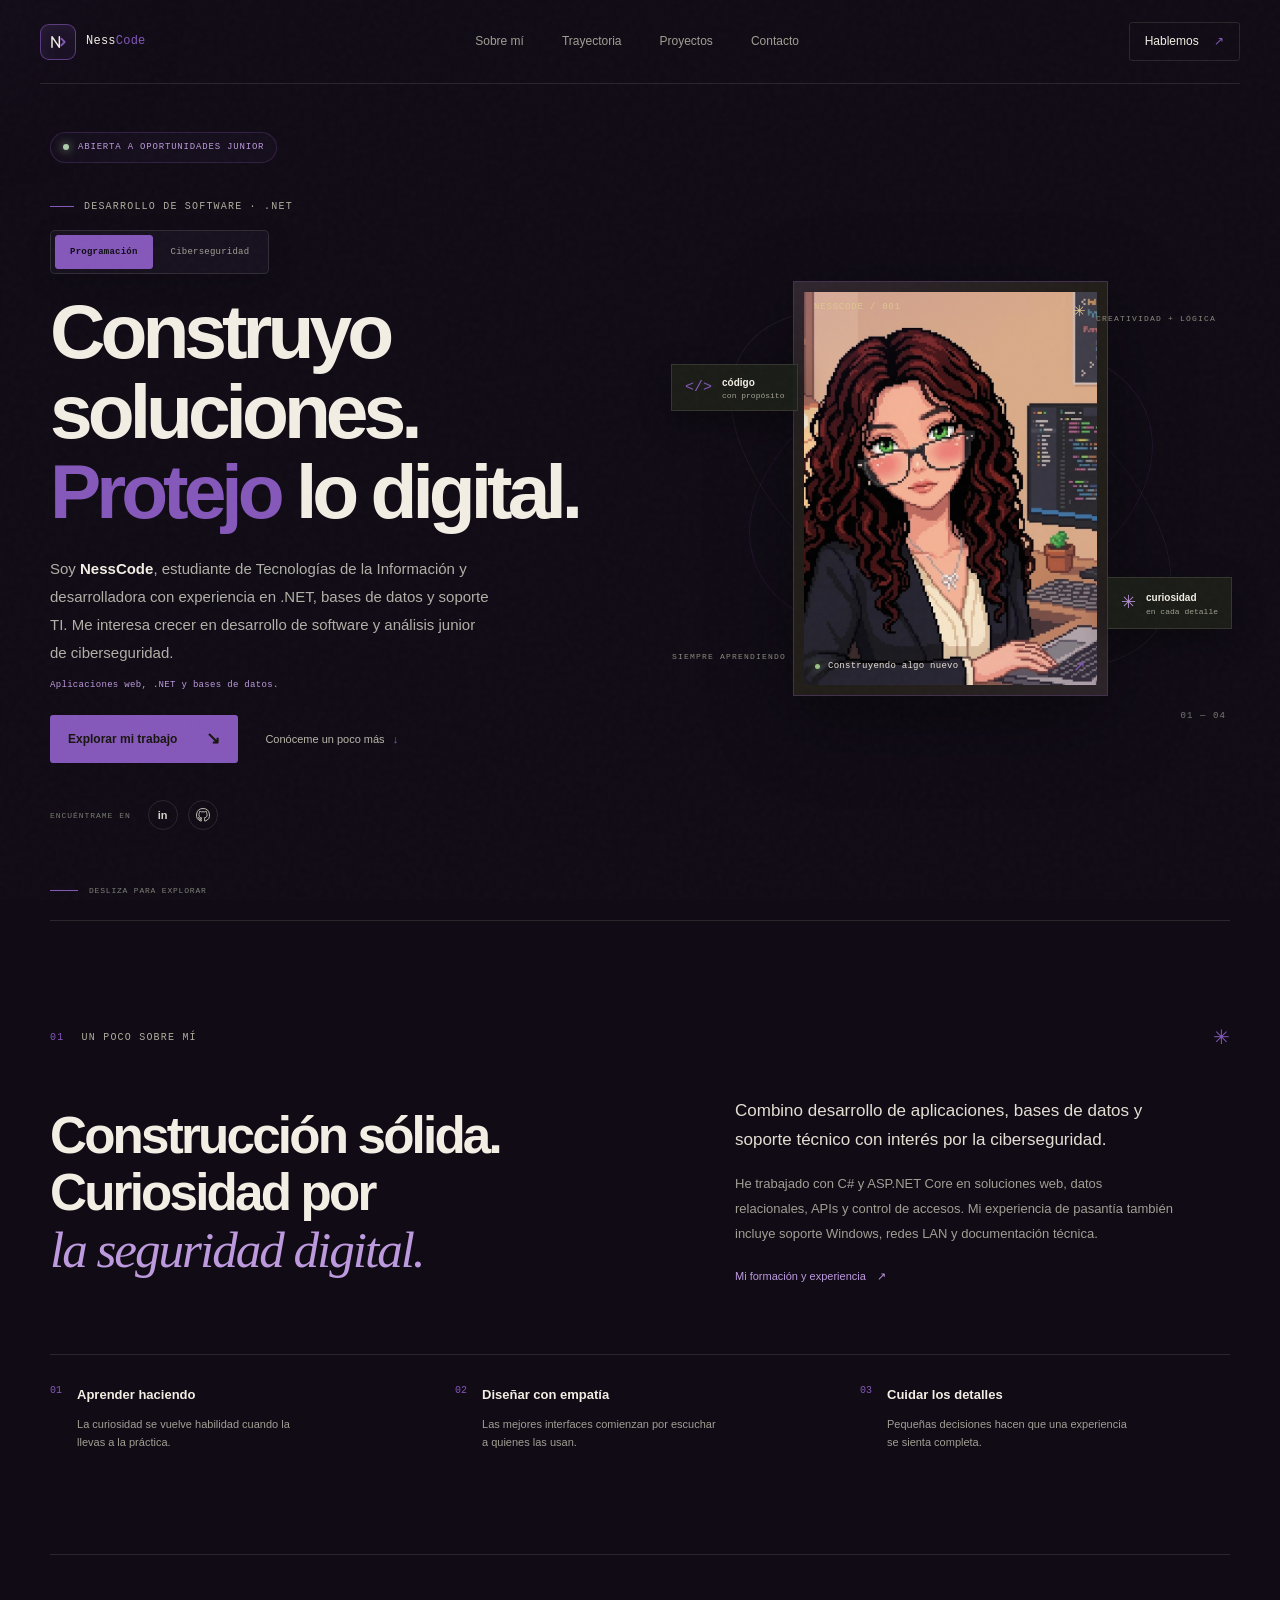
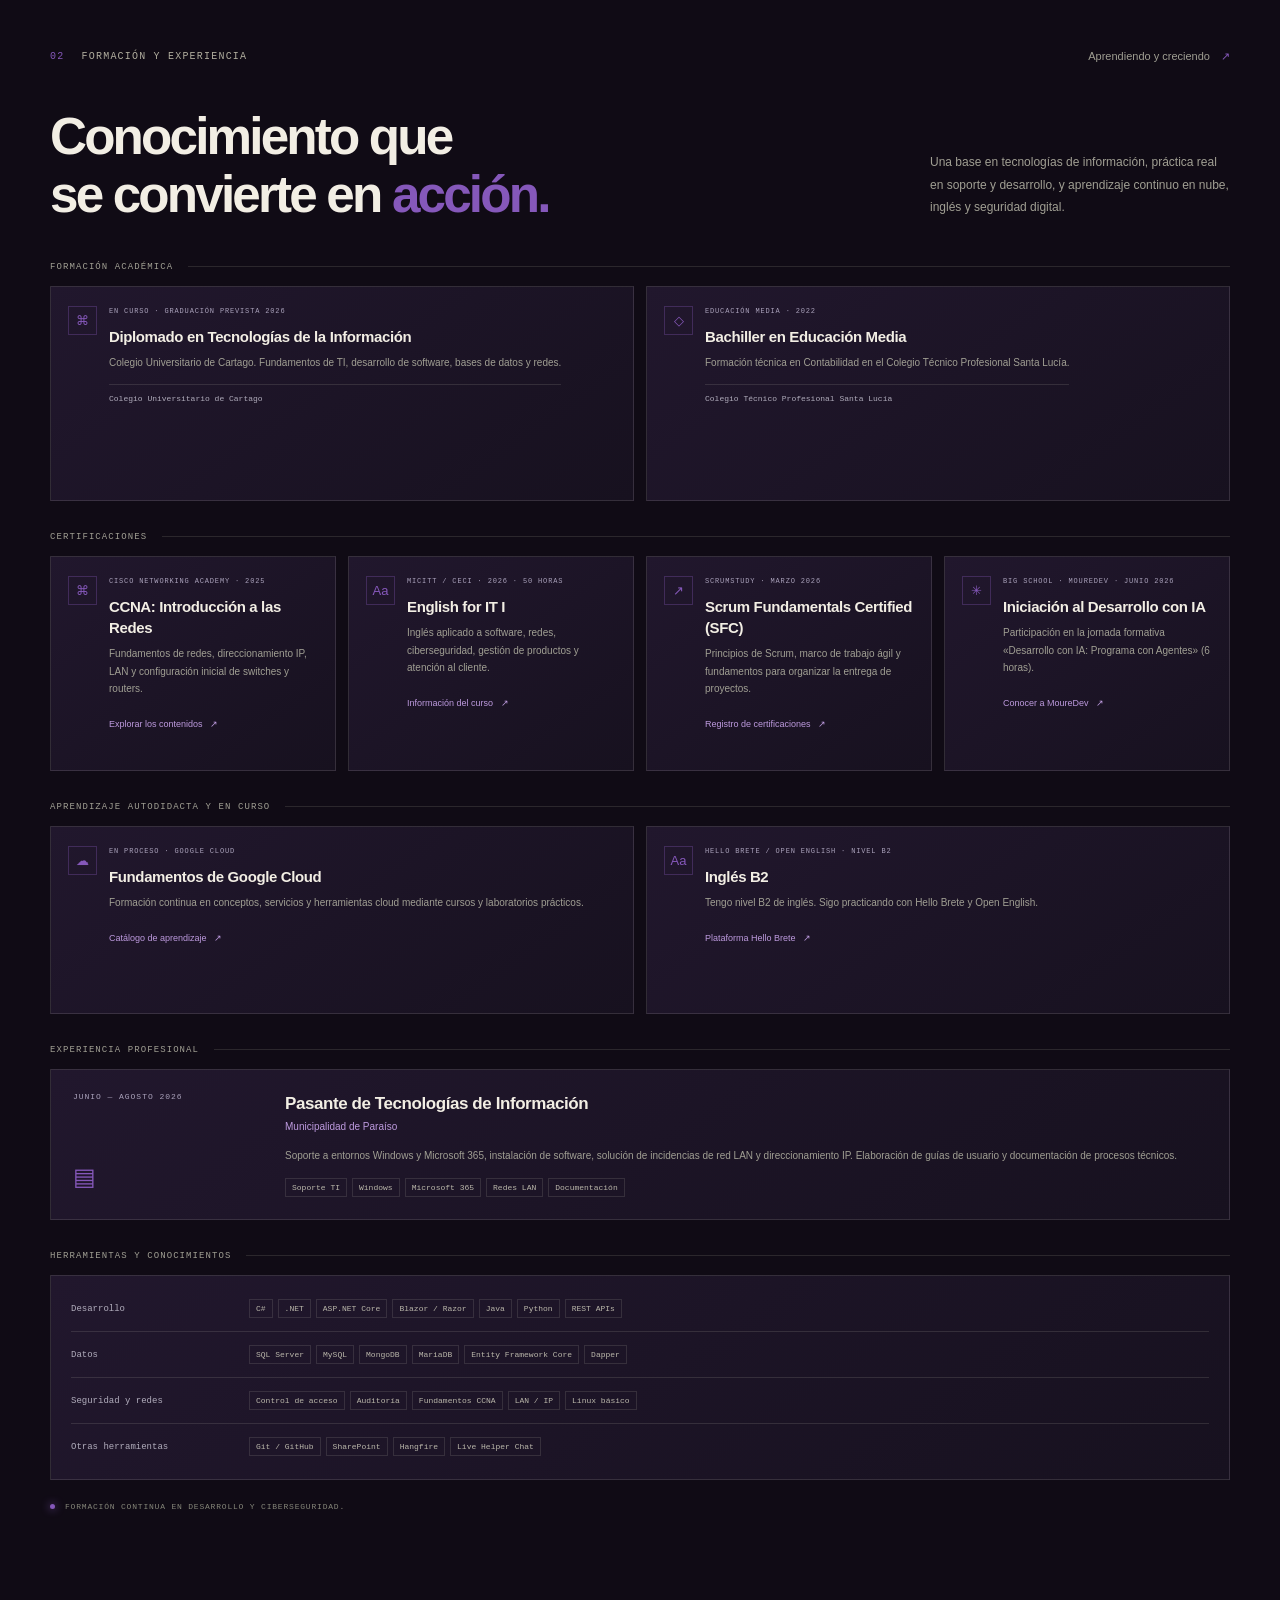
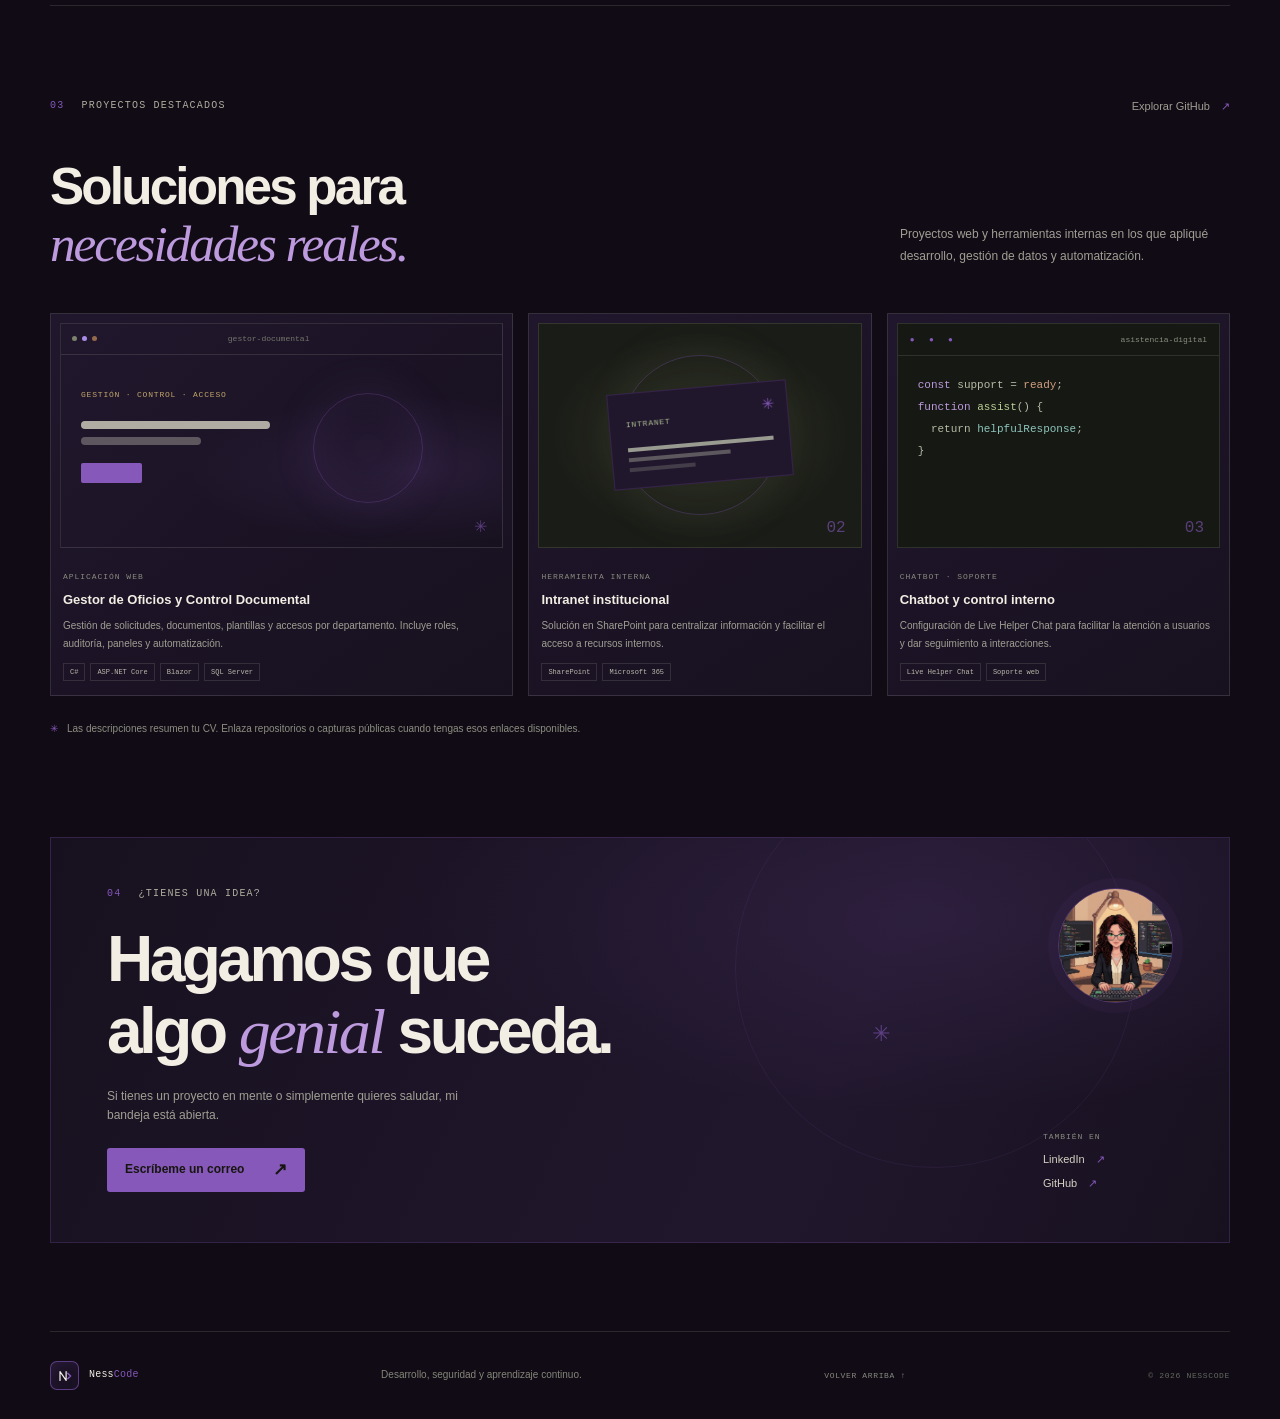
==== commit b290f78b: "Update cybersecurity portfolio focus" ====
--- a/index.html
+++ b/index.html
@@ -42,7 +42,6 @@
           <div class="hero-socials" aria-label="Redes profesionales"><span class="mono-label">ENCUÉNTRAME EN</span>
             <a href="https://www.linkedin.com/in/karol-nu%C3%B1ez-gonzalez-75910b3b0/" target="_blank" rel="noopener noreferrer" aria-label="LinkedIn de NessCode">in</a>
             <a href="https://github.com/karol19-ng" target="_blank" rel="noopener noreferrer" aria-label="GitHub"><svg viewBox="0 0 24 24" aria-hidden="true"><path d="M12 .9a11.1 11.1 0 0 0-3.5 21.63c.55.1.75-.24.75-.53v-2.04c-3.07.67-3.72-1.3-3.72-1.3-.5-1.28-1.23-1.62-1.23-1.62-1-.68.08-.67.08-.67 1.1.08 1.68 1.14 1.68 1.14.98 1.68 2.57 1.2 3.2.91.1-.7.38-1.2.7-1.48-2.45-.28-5.03-1.22-5.03-5.45 0-1.2.43-2.18 1.14-2.94-.12-.28-.5-1.4.11-2.9 0 0 .93-.3 3.05 1.12a10.6 10.6 0 0 1 5.55 0c2.12-1.43 3.04-1.12 3.04-1.12.61 1.5.23 2.62.11 2.9.72.76 1.14 1.74 1.14 2.94 0 4.25-2.58 5.17-5.04 5.45.4.35.75 1.01.75 2.04V22c0 .29.2.63.76.52A11.1 11.1 0 0 0 12 .9Z"/></svg></a>
-            <a href="https://mail.google.com/mail/?view=cm&amp;fs=1&amp;to=karolgonzalez902%40gmail.com" target="_blank" rel="noopener noreferrer" aria-label="Escribir a karolgonzalez902@gmail.com en Gmail"><svg viewBox="0 0 24 24" aria-hidden="true"><path d="M3.5 5.5h17A1.5 1.5 0 0 1 22 7v10a1.5 1.5 0 0 1-1.5 1.5h-17A1.5 1.5 0 0 1 2 17V7a1.5 1.5 0 0 1 1.5-1.5Zm.2 1.8 8.3 6.1 8.3-6.1"/></svg></a>
           </div>
         </div>
         <div class="hero-visual" aria-label="Avatar ilustrado de NessCode">
@@ -82,7 +81,9 @@
         <div class="subsection-heading"><span class="mono-label">APRENDIZAJE AUTODIDACTA Y EN CURSO</span><span class="subsection-rule"></span></div>
         <div class="credential-grid learning-grid">
           <article class="credential-card learning-card"><span class="credential-icon">☁</span><div class="credential-copy"><span class="mono-label">EN PROCESO · GOOGLE CLOUD</span><h3>Fundamentos de Google Cloud</h3><p>Formación continua en conceptos, servicios y herramientas cloud mediante cursos y laboratorios prácticos.</p><a class="credential-link" href="https://www.cloudskillsboost.google/catalog?locale=es" target="_blank" rel="noopener noreferrer">Catálogo de aprendizaje <span>↗</span></a></div></article>
-          <article class="credential-card learning-card"><span class="credential-icon">Aa</span><div class="credential-copy"><span class="mono-label">EN PROCESO · HELLO BRETE / OPEN ENGLISH</span><h3>Inglés en formación continua</h3><p>Práctica del idioma a través del programa Hello Brete en alianza con Open English. Además, el CV reporta nivel B2.</p><a class="credential-link" href="https://hellobrete.com/" target="_blank" rel="noopener noreferrer">Plataforma Hello Brete <span>↗</span></a></div></article>
+          <article class="credential-card learning-card"><span class="credential-icon">Aa</span><div class="credential-copy"><span class="mono-label">HELLO BRETE / OPEN ENGLISH · NIVEL B2</span><h3>Inglés B2</h3><p>Tengo nivel B2 de inglés. Sigo practicando con Hello Brete y Open English.</p><a class="credential-link" href="https://hellobrete.com/" target="_blank" rel="noopener noreferrer">Plataforma Hello Brete <span>↗</span></a></div></article>
+          <div class="security-learning"><article class="credential-card learning-card"><span class="credential-icon">⌁</span><div class="credential-copy"><span class="mono-label">ROCKET GIRLS · FORMACIÓN</span><h3>Fundamentos de Ciberseguridad</h3><p>Conceptos básicos de seguridad informática estudiados en Rocket Girls.</p><a class="credential-link" href="https://www.rocketgirls.org/techacademy" target="_blank" rel="noopener noreferrer">Rocket Girls Tech Academy <span>↗</span></a></div></article>
+          <article class="credential-card learning-card"><span class="credential-icon">⌘</span><div class="credential-copy"><span class="mono-label">CISCO NETWORKING ACADEMY · CCNA</span><h3>Ruta académica de Ciberseguridad</h3><p>Una ruta de Cisco para estudiar redes y seguridad informática.</p><a class="credential-link" href="https://www.netacad.com/career-paths/cybersecurity" target="_blank" rel="noopener noreferrer">Ruta de Ciberseguridad de Cisco <span>↗</span></a></div></article></div>
         </div>
         <div class="subsection-heading"><span class="mono-label">EXPERIENCIA PROFESIONAL</span><span class="subsection-rule"></span></div>
         <article class="experience-card"><div class="experience-date"><span class="mono-label">JUNIO — AGOSTO 2026</span><span class="experience-mark">▤</span></div><div class="experience-copy"><h3>Pasante de Tecnologías de Información</h3><p class="experience-place">Municipalidad de Paraíso</p><p>Soporte a entornos Windows y Microsoft 365, instalación de software, solución de incidencias de red LAN y direccionamiento IP. Elaboración de guías de usuario y documentación de procesos técnicos.</p><div class="topic-tags"><span>Soporte TI</span><span>Windows</span><span>Microsoft 365</span><span>Redes LAN</span><span>Documentación</span></div></div></article>
@@ -92,16 +93,22 @@
       </section>
 
       <section class="projects section-shell" id="proyectos">
+        <div class="projects-programming">
         <div class="section-heading"><p class="eyebrow"><span class="section-number">03</span> PROYECTOS DESTACADOS</p><a class="heading-note" href="https://github.com/karol19-ng" target="_blank" rel="noopener noreferrer">Explorar GitHub <span>↗</span></a></div>
         <div class="projects-intro"><h2>Soluciones para<br /><span class="serif-accent">necesidades reales.</span></h2><p>Proyectos web y herramientas internas en los que apliqué desarrollo, gestión de datos y automatización.</p></div>
         <div class="project-placeholders"><article class="project-tile project-feature"><div class="project-art art-window" aria-hidden="true"><div class="window-bar"><i></i><i></i><i></i><span>gestor-documental</span></div><div class="window-content"><span class="art-small">GESTIÓN · CONTROL · ACCESO</span><div class="art-line art-line-long"></div><div class="art-line art-line-short"></div><div class="art-button"></div><div class="art-orb"></div></div><span class="art-corner">✳</span></div><div class="project-meta"><div><span class="mono-label">APLICACIÓN WEB</span><h3>Gestor de Oficios y Control Documental</h3><p>Gestión de solicitudes, documentos, plantillas y accesos por departamento. Incluye roles, auditoría, paneles y automatización.</p><div class="topic-tags"><span>C#</span><span>ASP.NET Core</span><span>Blazor</span><span>SQL Server</span></div></div></div></article>
           <article class="project-tile"><div class="project-art art-grid" aria-hidden="true"><span class="grid-orb"></span><div class="grid-card"><span class="art-small">INTRANET</span><div class="grid-bars"><i></i><i></i><i></i></div><span class="grid-star">✳</span></div><span class="art-corner">02</span></div><div class="project-meta"><div><span class="mono-label">HERRAMIENTA INTERNA</span><h3>Intranet institucional</h3><p>Solución en SharePoint para centralizar información y facilitar el acceso a recursos internos.</p><div class="topic-tags"><span>SharePoint</span><span>Microsoft 365</span></div></div></div></article>
           <article class="project-tile"><div class="project-art art-terminal" aria-hidden="true"><div class="terminal-head"><span>● &nbsp; ● &nbsp; ●</span><span>asistencia-digital</span></div><div class="terminal-code"><span>const</span> support = <em>ready</em>;<br /><span>function</span> <b>assist</b>() {<br />&nbsp; return <i>helpfulResponse</i>;<br />}</div><span class="art-corner">03</span></div><div class="project-meta"><div><span class="mono-label">CHATBOT · SOPORTE</span><h3>Chatbot y control interno</h3><p>Configuración de Live Helper Chat para facilitar la atención a usuarios y dar seguimiento a interacciones.</p><div class="topic-tags"><span>Live Helper Chat</span><span>Soporte web</span></div></div></div></article></div>
         <p class="project-footnote"><span>✳</span> Las descripciones resumen tu CV. Enlaza repositorios o capturas públicas cuando tengas esos enlaces disponibles.</p>
+        </div>
+        <div class="projects-security" aria-live="polite">
+          <div class="section-heading"><p class="eyebrow"><span class="section-number">03</span> EN PROCESO</p></div>
+          <div class="projects-intro"><h2>Desarrollando<br /><span class="accent-word">algo nuevo.</span></h2><p>Estoy trabajando en un proyecto de ciberseguridad. Pronto lo compartiré.</p></div>
+        </div>
       </section>
 
       <section class="contact section-shell" id="contacto">
-        <div class="contact-panel"><div class="contact-orbit"></div><div class="contact-copy"><p class="eyebrow"><span class="section-number">04</span> ¿TIENES UNA IDEA?</p><h2>Hagamos que<br />algo <span class="serif-accent">genial</span> suceda.</h2><p>Si tienes un proyecto en mente o simplemente quieres saludar, mi bandeja está abierta.</p><a class="button button-primary" href="https://mail.google.com/mail/?view=cm&amp;fs=1&amp;to=karolgonzalez902%40gmail.com" target="_blank" rel="noopener noreferrer">Escríbeme un correo <span>↗</span></a><a class="contact-email" href="mailto:karolgonzalez902@gmail.com">karolgonzalez902@gmail.com</a></div><div class="contact-side"><div class="contact-avatar"><img src="assets/nesscode-avatar-full.jpg" alt="Avatar ilustrado de NessCode en su espacio de trabajo" /></div><div class="contact-details"><span class="mono-label">TAMBIÉN EN</span><a href="https://www.linkedin.com/in/karol-nu%C3%B1ez-gonzalez-75910b3b0/" target="_blank" rel="noopener noreferrer">LinkedIn <span>↗</span></a><a href="https://github.com/karol19-ng" target="_blank" rel="noopener noreferrer">GitHub <span>↗</span></a></div><span class="contact-star">✳</span></div></div>
+        <div class="contact-panel"><div class="contact-orbit"></div><div class="contact-copy"><p class="eyebrow"><span class="section-number">04</span> ¿TIENES UNA IDEA?</p><h2>Hagamos que<br />algo <span class="serif-accent">genial</span> suceda.</h2><p>Si tienes un proyecto en mente o simplemente quieres saludar, mi bandeja está abierta.</p><a class="button button-primary" href="https://mail.google.com/mail/?view=cm&amp;fs=1&amp;to=karolgonzalez902%40gmail.com" target="_blank" rel="noopener noreferrer" aria-label="Escribir correo a NessCode en Gmail">Escríbeme un correo <span>↗</span></a></div><div class="contact-side"><div class="contact-avatar"><img src="assets/nesscode-avatar-full.jpg" alt="Avatar ilustrado de NessCode en su espacio de trabajo" /></div><div class="contact-details"><span class="mono-label">TAMBIÉN EN</span><a href="https://www.linkedin.com/in/karol-nu%C3%B1ez-gonzalez-75910b3b0/" target="_blank" rel="noopener noreferrer">LinkedIn <span>↗</span></a><a href="https://github.com/karol19-ng" target="_blank" rel="noopener noreferrer">GitHub <span>↗</span></a></div><span class="contact-star">✳</span></div></div>
       </section>
     </main>
     <footer class="footer section-shell"><a class="brand footer-brand" href="#inicio" aria-label="NessCode, ir al inicio"><span class="brand-mark" aria-hidden="true"><svg viewBox="0 0 36 36" focusable="false"><path d="M9 26V10l11 16V10"/><path class="brand-mark-accent" d="m23 13 5 5-5 5"/></svg></span><span class="brand-name">Ness<span>Code</span></span></a><p>Desarrollo, seguridad y aprendizaje continuo.</p><a class="back-top" href="#inicio">VOLVER ARRIBA ↑</a><span class="footer-copy">© <span id="year"></span> NESSCODE</span></footer>
--- a/styles.css
+++ b/styles.css
@@ -41,3 +41,11 @@
 body[data-career="security"] .art-button{background:#42a4dc;color:#07131c}
 body[data-career="security"] .grid-bars i{background:#c3e3f5}
 @media(max-width:650px){.career-switch{margin-bottom:16px}.career-tab{min-height:36px;padding-inline:12px}.career-summary{margin-top:-10px;font-size:8px}.brand-mark{width:33px;height:33px}}
+.projects-security{display:none}
+body[data-career="security"] .projects-programming{display:none}
+body[data-career="security"] .projects-security{display:block}
+.security-learning{display:none}
+body[data-career="security"] .security-learning{display:contents}
+body[data-career="security"] .projects-security .projects-intro{max-width:900px;min-height:220px;align-items:center;margin-bottom:0;padding:32px 0}
+body[data-career="security"] .projects-security .projects-intro h2{font-size:clamp(42px,5vw,68px)}
+body[data-career="security"] .projects-security .projects-intro p{max-width:300px}
